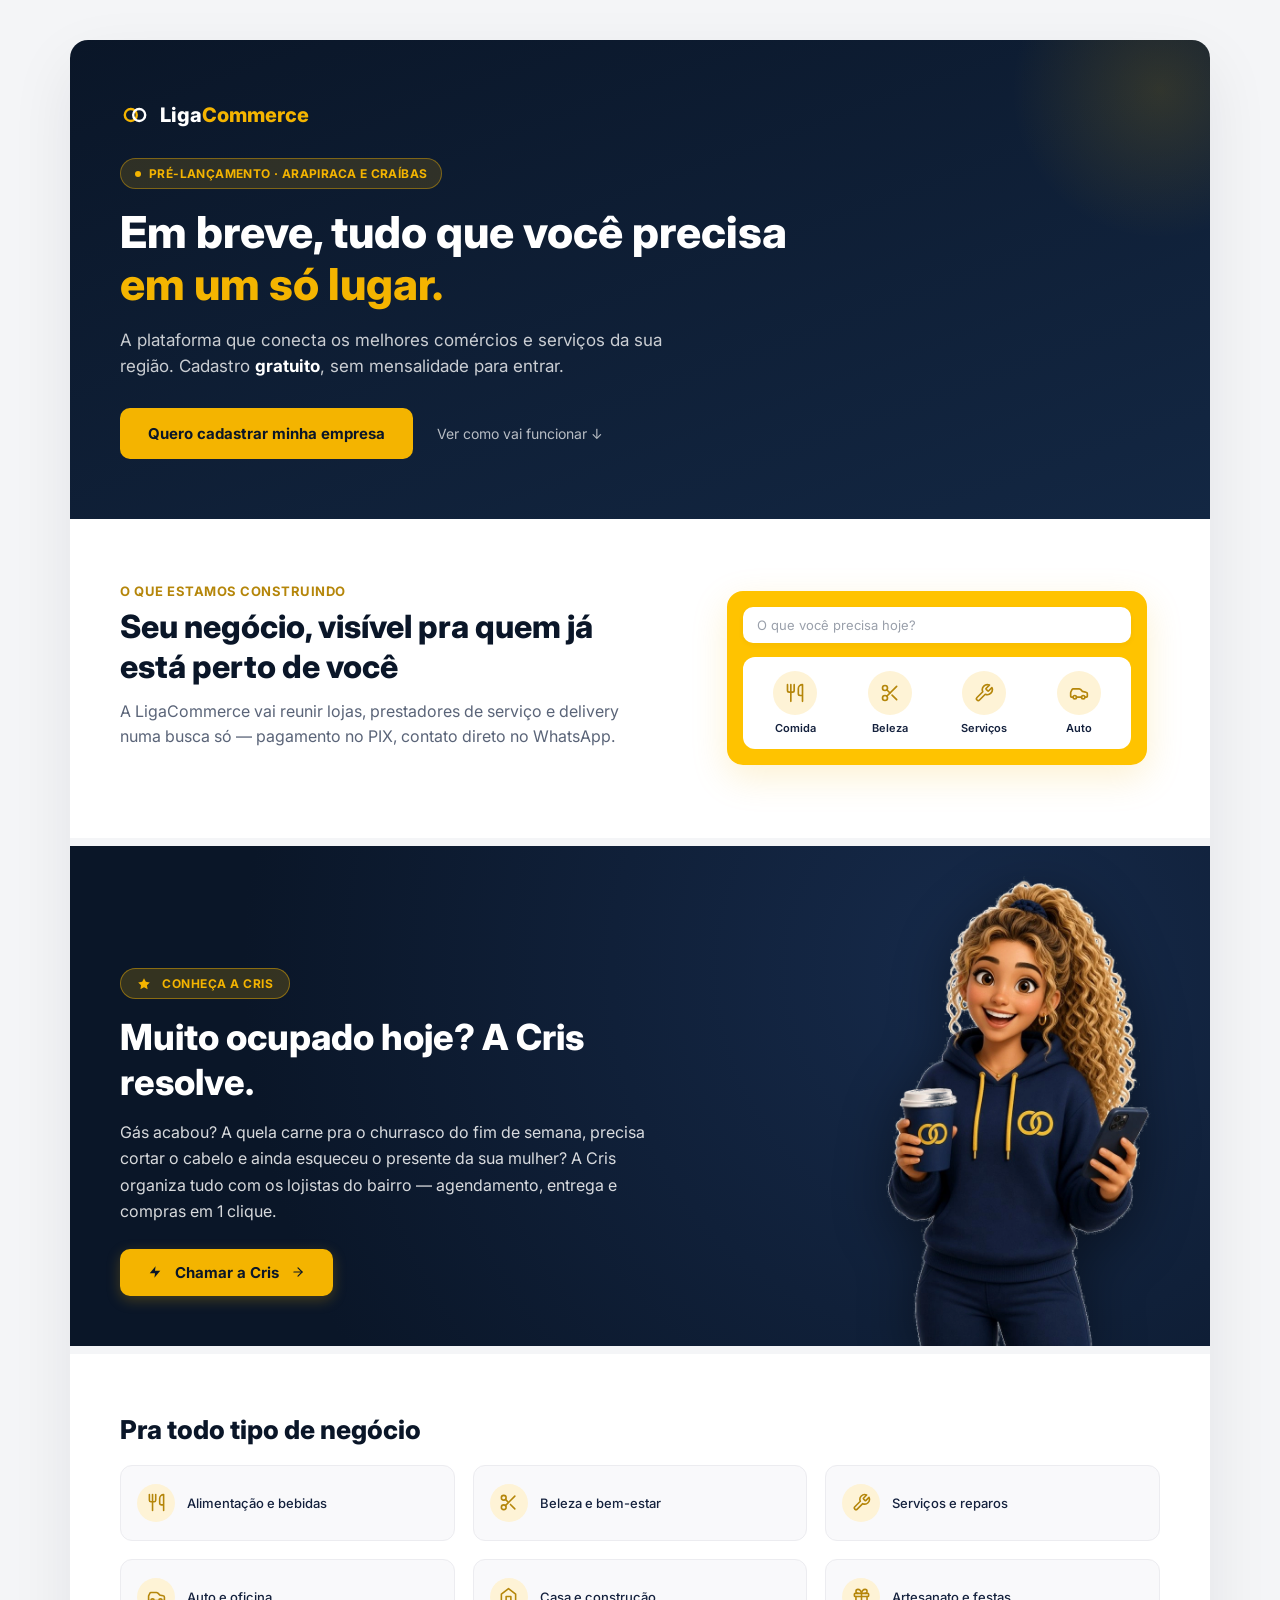
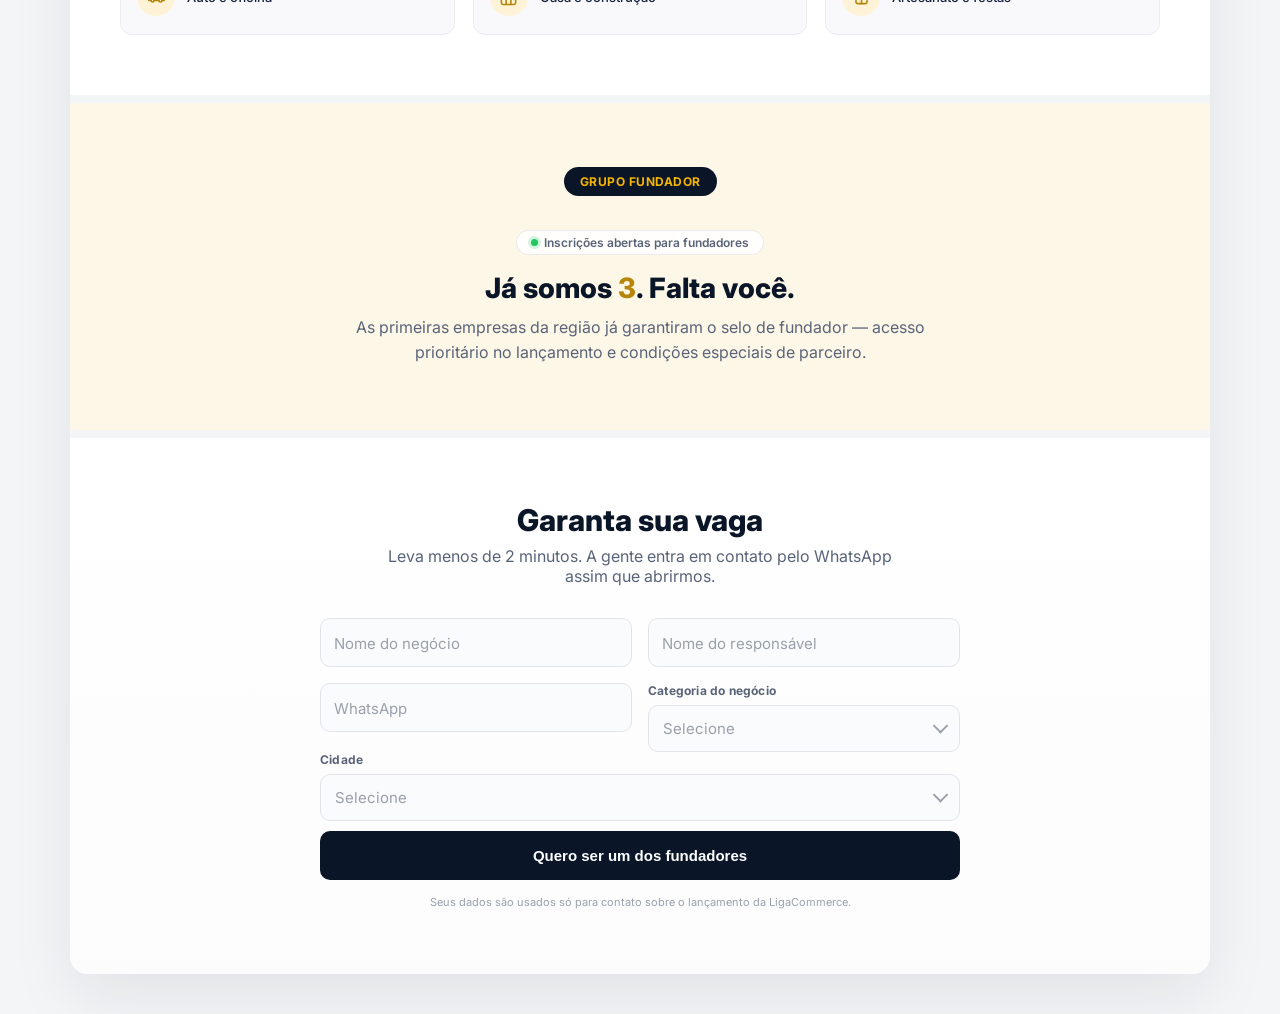
==== index.html @ ff7303ed "fix: unificar cadastro #3 para Cleiton Eduardo - Pintura Automotiva e protecao de unicidade de whats" ====
<!DOCTYPE html>
<html lang="pt-BR">
<head>
<meta charset="UTF-8">
<meta name="viewport" content="width=device-width, initial-scale=1.0">
<title>LigaCommerce — Pré-lançamento</title>
  <link rel="stylesheet" href="ligaCommerce.css">
</head>
<body>

<div class="wrap">

  <div class="hero">
    <div class="logo-row">
      <svg class="logo-icon" viewBox="0 0 100 100" fill="none">
        <circle cx="36" cy="50" r="20" stroke="#f4b400" stroke-width="8"/>
        <circle cx="64" cy="50" r="20" stroke="#ffffff" stroke-width="8"/>
      </svg>
      <div class="logo-text">Liga<span>Commerce</span></div>
    </div>

    <div class="badge"><span class="dot"></span>PRÉ-LANÇAMENTO · ARAPIRACA E CRAÍBAS</div>

    <h1>Em breve, tudo que você precisa <span class="hl">em um só lugar.</span></h1>

    <p>A plataforma que conecta os melhores comércios e serviços da sua região. Cadastro <strong>gratuito</strong>, sem mensalidade para entrar.</p>

    <div class="hero-cta-row">
      <a href="#form" class="cta-btn">Quero cadastrar minha empresa</a>
      <a href="#preview" class="cta-secondary-link">Ver como vai funcionar ↓</a>
    </div>
  </div>

  <div class="preview" id="preview">
    <div class="preview-grid">
      <div class="preview-info">
        <div class="eyebrow">O que estamos construindo</div>
        <h2>Seu negócio, visível pra quem já está perto de você</h2>
        <p class="sub">A LigaCommerce vai reunir lojas, prestadores de serviço e delivery numa busca só — pagamento no PIX, contato direto no WhatsApp.</p>
      </div>

    <div class="app-mock">
      <div class="top-bar">
        <div class="search">O que você precisa hoje?</div>
      </div>
      <div class="cat-grid">
        <div class="cat-item"><div class="ic"><svg viewBox="0 0 24 24" fill="none" stroke="currentColor" stroke-width="2" stroke-linecap="round" stroke-linejoin="round"><path d="M3 2v7c0 1.1.9 2 2 2h4a2 2 0 0 0 2-2V2"/><path d="M7 2v20"/><path d="M21 15V2a5 5 0 0 0-5 5v6c0 1.1.9 2 2 2h3Zm0 0v7"/></svg></div><div class="lb">Comida</div></div>
        <div class="cat-item"><div class="ic"><svg viewBox="0 0 24 24" fill="none" stroke="currentColor" stroke-width="2" stroke-linecap="round" stroke-linejoin="round"><circle cx="6" cy="6" r="3"/><circle cx="6" cy="18" r="3"/><line x1="20" x2="8.12" y1="4" y2="15.88"/><line x1="14.47" x2="20" y1="14.48" y2="20"/><line x1="8.12" x2="12" y1="8.12" y2="12"/></svg></div><div class="lb">Beleza</div></div>
        <div class="cat-item"><div class="ic"><svg viewBox="0 0 24 24" fill="none" stroke="currentColor" stroke-width="2" stroke-linecap="round" stroke-linejoin="round"><path d="M14.7 6.3a1 1 0 0 0 0 1.4l1.6 1.6a1 1 0 0 0 1.4 0l3.77-3.77a6 6 0 0 1-7.94 7.94l-6.91 6.91a2.12 2.12 0 0 1-3-3l6.91-6.91a6 6 0 0 1 7.94-7.94l-3.76 3.76z"/></svg></div><div class="lb">Serviços</div></div>
        <div class="cat-item"><div class="ic"><svg viewBox="0 0 24 24" fill="none" stroke="currentColor" stroke-width="2" stroke-linecap="round" stroke-linejoin="round"><path d="M19 17h2c.6 0 1-.4 1-1v-3c0-.9-.7-1.7-1.5-1.9C18.7 10.6 16 10 16 10s-1.3-1.4-2.2-2.3c-.5-.4-1.1-.7-1.8-.7H5c-.6 0-1.1.4-1.4.9l-1.4 2.9A3.7 3.7 0 0 0 2 12v4c0 .6.4 1 1 1h2"/><circle cx="7" cy="17" r="2"/><path d="M9 17h6"/><circle cx="17" cy="17" r="2"/></svg></div><div class="lb">Auto</div></div>
      </div>
    </div>
  </div>
</div>

  <div class="cris-section">
    <div class="cris-container">
      <div class="cris-content">
        <div class="cris-badge"><svg class="icon-sm" viewBox="0 0 24 24" fill="currentColor" stroke="none"><polygon points="12 2 15.09 8.26 22 9.27 17 14.14 18.18 21.02 12 17.77 5.82 21.02 7 14.14 2 9.27 8.91 8.26 12 2"/></svg>CONHEÇA A CRIS</div>
        <h2>Muito ocupado hoje? A Cris resolve.</h2>
        <p>Gás acabou? A quela carne pra o churrasco do fim de semana, precisa cortar o cabelo e ainda esqueceu o presente da sua mulher? A Cris organiza tudo com os lojistas do bairro — agendamento, entrega e compras em 1 clique.</p>
        <a href="#form" class="cris-cta"><svg class="icon-sm" viewBox="0 0 24 24" fill="currentColor" stroke="none"><polygon points="13 2 3 14 12 14 11 22 21 10 12 10 13 2"/></svg>Chamar a Cris <svg class="icon-arrow" viewBox="0 0 24 24" fill="none" stroke="currentColor" stroke-width="2" stroke-linecap="round" stroke-linejoin="round"><path d="M5 12h14"/><path d="m12 5 7 7-7 7"/></svg></a>
      </div>
      <div class="cris-visual">
        <img class="cris-img" src="cris.webp" alt="Cris - Assistente de Inteligência Artificial do LigaCommerce" width="620" height="1028" loading="lazy">
      </div>
    </div>
  </div>

  <div class="categories">
    <h2>Pra todo tipo de negócio</h2>
    <div class="cat-list-grid">
      <div class="cat-card"><div class="ic"><svg viewBox="0 0 24 24" fill="none" stroke="currentColor" stroke-width="2" stroke-linecap="round" stroke-linejoin="round"><path d="M3 2v7c0 1.1.9 2 2 2h4a2 2 0 0 0 2-2V2"/><path d="M7 2v20"/><path d="M21 15V2a5 5 0 0 0-5 5v6c0 1.1.9 2 2 2h3Zm0 0v7"/></svg></div><div class="tx">Alimentação e bebidas</div></div>
      <div class="cat-card"><div class="ic"><svg viewBox="0 0 24 24" fill="none" stroke="currentColor" stroke-width="2" stroke-linecap="round" stroke-linejoin="round"><circle cx="6" cy="6" r="3"/><circle cx="6" cy="18" r="3"/><line x1="20" x2="8.12" y1="4" y2="15.88"/><line x1="14.47" x2="20" y1="14.48" y2="20"/><line x1="8.12" x2="12" y1="8.12" y2="12"/></svg></div><div class="tx">Beleza e bem-estar</div></div>
      <div class="cat-card"><div class="ic"><svg viewBox="0 0 24 24" fill="none" stroke="currentColor" stroke-width="2" stroke-linecap="round" stroke-linejoin="round"><path d="M14.7 6.3a1 1 0 0 0 0 1.4l1.6 1.6a1 1 0 0 0 1.4 0l3.77-3.77a6 6 0 0 1-7.94 7.94l-6.91 6.91a2.12 2.12 0 0 1-3-3l6.91-6.91a6 6 0 0 1 7.94-7.94l-3.76 3.76z"/></svg></div><div class="tx">Serviços e reparos</div></div>
      <div class="cat-card"><div class="ic"><svg viewBox="0 0 24 24" fill="none" stroke="currentColor" stroke-width="2" stroke-linecap="round" stroke-linejoin="round"><path d="M19 17h2c.6 0 1-.4 1-1v-3c0-.9-.7-1.7-1.5-1.9C18.7 10.6 16 10 16 10s-1.3-1.4-2.2-2.3c-.5-.4-1.1-.7-1.8-.7H5c-.6 0-1.1.4-1.4.9l-1.4 2.9A3.7 3.7 0 0 0 2 12v4c0 .6.4 1 1 1h2"/><circle cx="7" cy="17" r="2"/><path d="M9 17h6"/><circle cx="17" cy="17" r="2"/></svg></div><div class="tx">Auto e oficina</div></div>
      <div class="cat-card"><div class="ic"><svg viewBox="0 0 24 24" fill="none" stroke="currentColor" stroke-width="2" stroke-linecap="round" stroke-linejoin="round"><path d="m3 9 9-7 9 7v11a2 2 0 0 1-2 2H5a2 2 0 0 1-2-2z"/><polyline points="9 22 9 12 15 12 15 22"/></svg></div><div class="tx">Casa e construção</div></div>
      <div class="cat-card"><div class="ic"><svg viewBox="0 0 24 24" fill="none" stroke="currentColor" stroke-width="2" stroke-linecap="round" stroke-linejoin="round"><rect x="3" y="8" width="18" height="4" rx="1"/><path d="M12 8v13"/><path d="M19 12v7a2 2 0 0 1-2 2H7a2 2 0 0 1-2-2v-7"/><path d="M7.5 8a2.5 2.5 0 0 1 0-5C11 3 12 8 12 8"/><path d="M16.5 8a2.5 2.5 0 0 0 0-5C13 3 12 8 12 8"/></svg></div><div class="tx">Artesanato e festas</div></div>
    </div>
  </div>

  <div class="founders">
    <div class="badge2">GRUPO FUNDADOR</div>

    <div class="founder-avatars-wrap" id="founder-avatars-wrap">
      <div class="founder-avatars-stack" id="founder-avatars-stack">
        <!-- Avatares dinâmicos gerados via JS -->
      </div>
      <div class="founder-avatars-caption" id="founder-avatars-caption">
        <span class="live-dot"></span> Inscrições abertas para fundadores
      </div>
    </div>

    <h2 id="founder-title">Já somos <span class="count" id="founder-count">3</span>. Falta você.</h2>
    <p id="founder-desc">As primeiras empresas da região já garantiram o selo de fundador — acesso prioritário no lançamento e condições especiais de parceiro.</p>
  </div>

  <div id="form-wrap">
    <div class="form-section" id="form">
      <h2>Garanta sua vaga</h2>
      <p class="sub">Leva menos de 2 minutos. A gente entra em contato pelo WhatsApp assim que abrirmos.</p>

      <div class="form-alert" id="form-alert">Não conseguimos enviar agora. Tenta de novo em instantes.</div>

      <form id="preform" novalidate>
        <div class="form-fields-grid">
          <div class="field" id="f-nome">
            <input type="text" id="nome" placeholder=" ">
            <label for="nome">Nome do negócio</label>
            <div class="error-msg">Digite o nome do seu negócio.</div>
          </div>

          <div class="field" id="f-resp">
            <input type="text" id="resp" placeholder=" ">
            <label for="resp">Nome do responsável</label>
            <div class="error-msg">Digite seu nome.</div>
          </div>

          <div class="field" id="f-whats">
            <input type="tel" id="whats" placeholder=" " inputmode="numeric" maxlength="16">
            <label for="whats">WhatsApp</label>
            <div class="error-msg">Digite um número de WhatsApp válido.</div>
          </div>

          <div class="field-select" id="f-cat">
            <label for="cat">Categoria do negócio</label>
            <div class="select-wrap">
              <select id="cat" required>
                <option value="" disabled selected>Selecione</option>
                <option>Alimentação e bebidas</option>
                <option>Beleza e bem-estar</option>
                <option>Serviços e reparos</option>
                <option>Auto e oficina</option>
                <option>Casa e construção</option>
                <option>Artesanato e festas</option>
                <option>Outro</option>
              </select>
            </div>
            <div class="error-msg">Selecione uma categoria.</div>
          </div>

          <div class="field-select" id="f-cidade">
            <label for="cidade">Cidade</label>
            <div class="select-wrap">
              <select id="cidade" required>
                <option value="" disabled selected>Selecione</option>
                <option>Arapiraca</option>
                <option>Craíbas</option>
              </select>
            </div>
            <div class="error-msg">Selecione sua cidade.</div>
          </div>
        </div>

        <button type="submit" class="submit-btn" id="submit-btn">
          <span class="spinner"></span>
          <span class="btn-label">Quero ser um dos fundadores</span>
        </button>
      </form>

      <p class="privacy-note">Seus dados são usados só para contato sobre o lançamento da LigaCommerce.</p>
    </div>
  </div>

  <div class="confirm" id="confirm">
    <div class="confirm-card">
      <div class="confirm-badge">🎉 CADASTRO CONFIRMADO</div>
      <h2>Parabéns, <span id="confirm-resp-name"></span>!</h2>
      <p class="confirm-sub">Sua vaga no <strong>Grupo Fundador</strong> da LigaCommerce está garantida com sucesso.</p>

      <div class="founder-card-vip">
        <div class="vip-top">
          <div class="vip-seal">
            <svg viewBox="0 0 24 24" fill="none" stroke="currentColor" stroke-width="2"><circle cx="12" cy="8" r="6"/><path d="M15.477 12.89 17 22l-5-3-5 3 1.523-9.11"/></svg>
            <span>MEMBRO FUNDADOR</span>
          </div>
          <div class="vip-num" id="confirm-num">#01</div>
        </div>
        <div class="vip-body">
          <div class="vip-business" id="confirm-business-name">Nome do Negócio</div>
          <div class="vip-meta">
            <span id="confirm-cat">Categoria</span> · <span id="confirm-city">Cidade</span>
          </div>
        </div>
        <div class="vip-footer">
          <div class="vip-tag">⭐ Selo de Fundador Ativo</div>
          <div class="vip-tag">🚀 Acesso Prioritário</div>
        </div>
      </div>

      <div class="confirm-info">
        <div class="info-step">
          <div class="step-ic">
            <svg viewBox="0 0 24 24" fill="none" stroke="currentColor" stroke-width="2" stroke-linecap="round" stroke-linejoin="round"><path d="M22 16.92v3a2 2 0 0 1-2.18 2 19.79 19.79 0 0 1-8.63-3.07 19.5 19.5 0 0 1-6-6 19.79 19.79 0 0 1-3.07-8.67A2 2 0 0 1 4.11 2h3a2 2 0 0 1 2 1.72 12.84 12.84 0 0 0 .7 2.81 2 2 0 0 1-.45 2.11L8.09 9.91a16 16 0 0 0 6 6l1.27-1.27a2 2 0 0 1 2.11-.45 12.84 12.84 0 0 0 2.81.7A2 2 0 0 1 22 16.92z"/></svg>
          </div>
          <div class="step-tx">
            <strong>O que acontece agora?</strong>
            <p>Nossa equipe entrará em contato pelo seu WhatsApp (<span id="confirm-whats"></span>) para liberar o seu acesso antecipado antes do lançamento oficial.</p>
          </div>
        </div>
      </div>

      <div class="confirm-actions">
        <a id="btn-share-whats" href="#" target="_blank" class="btn-share-whats">
          <svg viewBox="0 0 24 24" fill="currentColor"><path d="M12.031 6.172c-3.181 0-5.767 2.586-5.768 5.766-.001 1.298.38 2.27 1.019 3.287l-.582 2.128 2.182-.573c.978.58 1.911.928 3.145.929 3.178 0 5.767-2.587 5.768-5.766.001-3.187-2.575-5.77-5.764-5.771zm3.392 8.244c-.144.405-.837.774-1.17.824-.299.045-.677.063-1.092-.069-.252-.08-.575-.187-.988-.365-1.739-.751-2.874-2.502-2.961-2.617-.087-.116-.708-.94-.708-1.793s.448-1.273.607-1.446c.159-.173.346-.217.462-.217l.332.006c.106.005.249-.04.39.298.144.347.491 1.2.534 1.287.043.087.072.188.014.304-.058.116-.087.188-.173.289l-.26.304c-.087.086-.177.18-.076.354.101.174.449.741.964 1.201.662.591 1.221.774 1.394.86.173.086.275.072.376-.044.101-.116.433-.506.549-.68.116-.173.231-.145.39-.086s1.011.477 1.184.564.289.13.332.202c.045.072.045.419-.099.824z"/></svg>
          Convidar outro lojista parceiro
        </a>
      </div>
    </div>
  </div>

</div>
<!-- SCRIPT DE CONEXÃO E ENVIO NATIVO -->
<script src="ligaCommerce.js?v=2.5"></script>
</body>
</html>
---- ligaCommerce.css ----
@import url('https://fonts.googleapis.com/css2?family=Inter:wght@400;500;600;700;800&display=swap');

* {
  box-sizing: border-box;
  margin: 0;
  padding: 0;
}

body {
  font-family: 'Inter', sans-serif;
  background: #f4f5f7;
  color: #14213d;
}

html {
  scroll-behavior: smooth;
}

.wrap {
  width: 100%;
  max-width: 480px;
  margin: 0 auto;
  background: #fff;
  min-height: 100vh;
  transition: max-width 0.25s ease, margin 0.25s ease;
}

@media (min-width: 768px) {
  .wrap {
    max-width: 740px;
    margin: 28px auto;
    border-radius: 18px;
    box-shadow: 0 24px 64px rgba(10, 22, 40, 0.08);
    overflow: hidden;
  }
}

@media (min-width: 1024px) {
  .wrap {
    max-width: 1140px;
    margin: 40px auto;
  }
}

/* ---------- HERO ---------- */
.hero {
  background: linear-gradient(160deg, #0a1628 0%, #132743 100%);
  color: #fff;
  padding: clamp(32px, 5vw, 60px) clamp(20px, 5vw, 50px);
  position: relative;
  overflow: hidden;
}

.hero::before {
  content: '';
  position: absolute;
  top: -100px;
  right: -100px;
  width: 300px;
  height: 300px;
  background: radial-gradient(circle, rgba(244, 180, 0, 0.15) 0%, transparent 70%);
  border-radius: 50%;
}

.logo-row {
  display: flex;
  align-items: center;
  gap: 10px;
  margin-bottom: 28px;
  position: relative;
  z-index: 1;
}

.logo-icon {
  width: 30px;
  height: 30px;
  flex-shrink: 0;
}

.logo-text {
  font-size: 20px;
  font-weight: 800;
}

.logo-text span {
  color: #f4b400;
}

.badge {
  display: inline-flex;
  align-items: center;
  gap: 8px;
  background: rgba(244, 180, 0, 0.15);
  border: 1px solid rgba(244, 180, 0, 0.4);
  color: #f4b400;
  font-size: 12px;
  font-weight: 700;
  letter-spacing: 0.4px;
  padding: 7px 14px;
  border-radius: 100px;
  margin-bottom: 18px;
  position: relative;
  z-index: 1;
}

.badge .dot {
  width: 6px;
  height: 6px;
  background: #f4b400;
  border-radius: 50%;
}

.hero h1 {
  font-size: clamp(28px, 4vw, 44px);
  font-weight: 800;
  line-height: 1.18;
  margin-bottom: 16px;
  position: relative;
  z-index: 1;
  max-width: 680px;
}

.hero h1 .hl {
  color: #f4b400;
}

.hero p {
  font-size: clamp(15px, 1.8vw, 17px);
  color: rgba(255, 255, 255, 0.78);
  line-height: 1.55;
  margin-bottom: 28px;
  position: relative;
  z-index: 1;
  max-width: 580px;
}

.hero p strong {
  color: #fff;
}

.hero-cta-row {
  display: flex;
  flex-direction: column;
  gap: 12px;
  position: relative;
  z-index: 1;
}

.cta-btn {
  display: inline-flex;
  align-items: center;
  justify-content: center;
  width: 100%;
  background: #f4b400;
  color: #0a1628;
  font-weight: 700;
  font-size: 15px;
  padding: 16px 28px;
  border-radius: 10px;
  text-align: center;
  text-decoration: none;
  border: none;
  cursor: pointer;
  position: relative;
  z-index: 1;
  transition: background 0.15s ease, transform 0.15s ease, box-shadow 0.15s ease;
}

.cta-btn:hover {
  background: #ffc21a;
  transform: translateY(-1px);
  box-shadow: 0 8px 24px rgba(244, 180, 0, 0.25);
}

.cta-secondary-link {
  display: inline-flex;
  align-items: center;
  justify-content: center;
  text-align: center;
  font-size: 14px;
  color: rgba(255, 255, 255, 0.7);
  text-decoration: none;
  position: relative;
  z-index: 1;
  padding: 8px;
  transition: color 0.15s ease;
}

.cta-secondary-link:hover {
  color: #fff;
}

@media (min-width: 768px) {
  .hero-cta-row {
    flex-direction: row;
    align-items: center;
    gap: 16px;
  }

  .cta-btn {
    width: auto;
  }
}

/* ---------- APP PREVIEW ---------- */
/* ---------- APP PREVIEW ---------- */
.preview {
  padding: clamp(32px, 5vw, 64px) clamp(20px, 5vw, 50px);
  border-bottom: 8px solid #f4f5f7;
}

.preview .eyebrow {
  font-size: 13px;
  font-weight: 700;
  color: #b5860a;
  letter-spacing: 0.5px;
  text-transform: uppercase;
  margin-bottom: 8px;
}

.preview h2 {
  font-size: clamp(22px, 3vw, 32px);
  font-weight: 800;
  margin-bottom: 12px;
  line-height: 1.25;
  color: #0a1628;
}

.preview .sub {
  font-size: clamp(14px, 1.6vw, 16px);
  color: #5a6478;
  line-height: 1.6;
  margin-bottom: 24px;
}

.preview-grid {
  display: flex;
  flex-direction: column;
  gap: 24px;
}

.app-mock {
  background: #ffc300;
  border-radius: 16px;
  padding: 16px;
  box-shadow: 0 12px 36px rgba(244, 180, 0, 0.18);
  width: 100%;
}

.app-mock .top-bar {
  display: flex;
  align-items: center;
  gap: 8px;
  margin-bottom: 14px;
}

.app-mock .search {
  flex: 1;
  background: #fff;
  border-radius: 10px;
  padding: 10px 14px;
  font-size: 13px;
  color: #9aa0ab;
  box-shadow: 0 2px 6px rgba(0, 0, 0, 0.04);
}

.cat-grid {
  display: grid;
  grid-template-columns: repeat(4, 1fr);
  gap: 10px;
  background: #fff;
  border-radius: 12px;
  padding: 14px 10px;
}

.cat-item {
  text-align: center;
  transition: transform 0.15s ease;
}

.cat-item:hover {
  transform: translateY(-2px);
}

.cat-item .ic {
  width: 44px;
  height: 44px;
  border-radius: 50%;
  background: #fef3d6;
  display: flex;
  align-items: center;
  justify-content: center;
  color: #b5860a;
  margin: 0 auto 6px;
}

.cat-item .ic svg {
  width: 20px;
  height: 20px;
}

.cat-item .lb {
  font-size: 11px;
  color: #14213d;
  font-weight: 600;
}

@media (min-width: 860px) {
  .preview-grid {
    display: grid;
    grid-template-columns: 1.1fr 0.9fr;
    align-items: center;
    gap: 48px;
  }

  .preview-info {
    padding-right: 16px;
  }

  .app-mock {
    max-width: 420px;
    margin: 0 auto;
  }
}

/* ---------- CRIS SECTION ---------- */
.cris-section {
  position: relative;
  overflow: hidden;
  border-bottom: 8px solid #f4f5f7;
  color: #fff;
  background: radial-gradient(circle at 80% 25%, #162a4a 0%, #0a1628 75%);
}

.cris-container {
  display: flex;
  flex-direction: column-reverse;
  align-items: center;
  padding: 40px clamp(20px, 5vw, 40px) 0;
  gap: 20px;
}

.cris-visual {
  display: flex;
  justify-content: center;
  align-items: flex-end;
  width: 100%;
}

.cris-img {
  display: block;
  max-width: 100%;
  width: auto;
  height: auto;
  max-height: clamp(300px, 68vw, 420px);
  object-fit: contain;
  filter: drop-shadow(0 14px 28px rgba(0, 0, 0, 0.45));
  transition: transform 0.3s ease;
}

.cris-img:hover {
  transform: translateY(-4px) scale(1.01);
}

.cris-content {
  position: relative;
  z-index: 1;
  padding: 10px 0 30px;
  text-align: center;
}

.cris-badge {
  display: inline-flex;
  align-items: center;
  gap: 6px;
  background: rgba(244, 180, 0, 0.18);
  border: 1px solid rgba(244, 180, 0, 0.45);
  color: #f4b400;
  font-size: 12px;
  font-weight: 700;
  letter-spacing: 0.5px;
  padding: 7px 16px;
  border-radius: 100px;
  margin-bottom: 16px;
}

.cris-section h2 {
  font-size: clamp(22px, 3.2vw, 36px);
  font-weight: 800;
  margin-bottom: 14px;
  line-height: 1.25;
  color: #ffffff;
}

.cris-section p {
  font-size: clamp(14px, 1.6vw, 16px);
  color: rgba(255, 255, 255, 0.84);
  line-height: 1.65;
  margin-bottom: 24px;
  max-width: 540px;
  margin-left: auto;
  margin-right: auto;
}

.cris-cta {
  display: inline-flex;
  align-items: center;
  gap: 8px;
  background: #f4b400;
  color: #0a1628;
  font-weight: 700;
  font-size: 15px;
  padding: 14px 28px;
  border-radius: 10px;
  text-decoration: none;
  box-shadow: 0 4px 14px rgba(244, 180, 0, 0.25);
  transition: background 0.15s ease, transform 0.15s ease, box-shadow 0.15s ease;
}

.cris-cta:hover {
  background: #ffc21a;
  transform: translateY(-2px);
  box-shadow: 0 8px 24px rgba(244, 180, 0, 0.35);
}

@media (min-width: 860px) {
  .cris-container {
    display: grid;
    grid-template-columns: minmax(0, 1.15fr) minmax(0, 0.85fr);
    align-items: flex-end;
    gap: 40px;
    padding: 30px clamp(30px, 4vw, 50px) 0;
  }

  .cris-content {
    text-align: left;
    padding: 40px 0 50px;
    max-width: 580px;
  }

  .cris-section p {
    margin-left: 0;
    margin-right: 0;
  }

  .cris-visual {
    justify-content: flex-end;
  }

  .cris-img {
    max-height: 470px;
  }
}

/* ---------- CATEGORIES SECTION ---------- */
.categories {
  padding: clamp(32px, 5vw, 60px) clamp(20px, 5vw, 50px);
  border-bottom: 8px solid #f4f5f7;
}

.categories h2 {
  font-size: clamp(20px, 2.5vw, 26px);
  font-weight: 800;
  margin-bottom: 20px;
  color: #0a1628;
}

.cat-list-grid {
  display: grid;
  grid-template-columns: repeat(2, 1fr);
  gap: 12px;
}

.cat-card {
  display: flex;
  align-items: center;
  gap: 12px;
  background: #f9f9fb;
  border: 1.5px solid #ececf0;
  border-radius: 12px;
  padding: 14px;
  transition: transform 0.15s ease, border-color 0.15s ease, box-shadow 0.15s ease;
}

.cat-card:hover {
  transform: translateY(-2px);
  border-color: #f4b400;
  box-shadow: 0 8px 20px rgba(10, 22, 40, 0.05);
}

.cat-card .ic {
  width: 38px;
  height: 38px;
  border-radius: 50%;
  background: #fef3d6;
  display: flex;
  align-items: center;
  justify-content: center;
  color: #b5860a;
  flex-shrink: 0;
}

.cat-card .ic svg {
  width: 19px;
  height: 19px;
}

@media (min-width: 600px) {
  .cat-list-grid {
    grid-template-columns: repeat(3, 1fr);
    gap: 14px;
  }
}

@media (min-width: 1024px) {
  .cat-list-grid {
    grid-template-columns: repeat(3, 1fr);
    gap: 18px;
  }
  
  .cat-card {
    padding: 18px 16px;
  }
}

.icon-sm {
  width: 14px;
  height: 14px;
  vertical-align: -2px;
  margin-right: 5px;
}

.icon-arrow {
  width: 14px;
  height: 14px;
  vertical-align: -2px;
  margin-left: 4px;
}

.cat-card .tx {
  font-size: 13px;
  font-weight: 500;
}

/* ---------- FOUNDERS & AVATAR STACK ---------- */
.founders {
  padding: clamp(36px, 5vw, 64px) clamp(20px, 5vw, 50px);
  background: #fdf7e8;
  border-bottom: 8px solid #f4f5f7;
  text-align: center;
}

.founders .badge2 {
  display: inline-flex;
  align-items: center;
  gap: 6px;
  background: #0a1628;
  color: #f4b400;
  font-size: 12px;
  font-weight: 700;
  letter-spacing: 0.5px;
  padding: 7px 16px;
  border-radius: 100px;
  margin-bottom: 16px;
}

.founder-avatars-wrap {
  display: flex;
  flex-direction: column;
  align-items: center;
  gap: 10px;
  margin-bottom: 16px;
}

.founder-avatars-stack {
  display: flex;
  align-items: center;
  justify-content: center;
  padding: 4px 8px;
}

.avatar-circle {
  width: 44px;
  height: 44px;
  border-radius: 50%;
  border: 3px solid #fdf7e8;
  display: inline-flex;
  align-items: center;
  justify-content: center;
  font-weight: 800;
  font-size: 13px;
  letter-spacing: 0.5px;
  color: #ffffff;
  margin-left: -12px;
  box-shadow: 0 4px 12px rgba(10, 22, 40, 0.14);
  position: relative;
  transition: transform 0.2s ease, z-index 0.2s ease, box-shadow 0.2s ease;
  cursor: pointer;
  user-select: none;
}

.avatar-circle:first-child {
  margin-left: 0;
}

.avatar-circle:hover {
  transform: translateY(-4px) scale(1.15);
  z-index: 10;
  box-shadow: 0 8px 20px rgba(10, 22, 40, 0.24);
}

.avatar-circle.add-slot {
  background: #ffffff;
  border: 2px dashed #f4b400;
  color: #b5860a;
  font-size: 11px;
  font-weight: 800;
  animation: pulseSlot 2.5s infinite ease-in-out;
}

@keyframes pulseSlot {
  0%, 100% {
    transform: scale(1);
  }
  50% {
    transform: scale(1.06);
    border-color: #ffc21a;
  }
}

.founder-avatars-caption {
  font-size: 12px;
  color: #5a6478;
  font-weight: 600;
  display: inline-flex;
  align-items: center;
  gap: 6px;
  background: rgba(255, 255, 255, 0.85);
  padding: 4px 14px;
  border-radius: 100px;
  border: 1px solid rgba(10, 22, 40, 0.08);
}

.live-dot {
  width: 7px;
  height: 7px;
  background: #22c55e;
  border-radius: 50%;
  box-shadow: 0 0 0 3px rgba(34, 197, 94, 0.2);
  display: inline-block;
  animation: pulseGreen 2s infinite;
}

@keyframes pulseGreen {
  0%, 100% {
    box-shadow: 0 0 0 3px rgba(34, 197, 94, 0.2);
  }
  50% {
    box-shadow: 0 0 0 6px rgba(34, 197, 94, 0.4);
  }
}

.founders h2 {
  font-size: clamp(20px, 2.5vw, 28px);
  font-weight: 800;
  margin-bottom: 10px;
  color: #0a1628;
}

.founders p {
  font-size: clamp(14px, 1.6vw, 16px);
  color: #5a6478;
  line-height: 1.6;
  max-width: 580px;
  margin: 0 auto;
}

.founders .count {
  color: #b5860a;
  font-weight: 800;
}

/* ---------- FORM ---------- */
.form-section {
  padding: clamp(36px, 5vw, 64px) clamp(20px, 5vw, 50px);
  background: linear-gradient(180deg, #fff 0%, #fcfcfd 100%);
}

.form-section h2 {
  font-size: clamp(22px, 3vw, 30px);
  font-weight: 800;
  margin-bottom: 8px;
  color: #0a1628;
  text-align: center;
}

.form-section .sub {
  font-size: clamp(14px, 1.6vw, 16px);
  color: #5a6478;
  margin-bottom: 32px;
  text-align: center;
  max-width: 540px;
  margin-left: auto;
  margin-right: auto;
}

#preform {
  max-width: 640px;
  margin: 0 auto;
}

.form-fields-grid {
  display: flex;
  flex-direction: column;
  gap: 0;
}

@media (min-width: 768px) {
  .form-fields-grid {
    display: grid;
    grid-template-columns: repeat(2, 1fr);
    column-gap: 16px;
  }

  #f-cidade {
    grid-column: span 2;
  }
}

/* text/tel fields with floating label */
.field {
  position: relative;
  margin-bottom: 16px;
}

.field input {
  width: 100%;
  padding: 19px 14px 9px;
  border: 1.5px solid #e2e4ea;
  border-radius: 10px;
  font-size: 15px;
  font-family: inherit;
  color: #14213d;
  background: #fafbfc;
  transition: border-color 0.15s, background 0.15s, box-shadow 0.15s;
}

.field input::placeholder {
  color: transparent;
}

.field label {
  position: absolute;
  left: 14px;
  top: 16px;
  font-size: 15px;
  color: #9aa0ab;
  pointer-events: none;
  transition: top 0.15s ease, font-size 0.15s ease, color 0.15s ease;
  background: transparent;
}

.field input:focus,
.field input:not(:placeholder-shown) {
  background: #fff;
}

.field input:focus + label,
.field input:not(:placeholder-shown) + label {
  top: 7px;
  font-size: 11px;
  font-weight: 700;
  letter-spacing: 0.2px;
  color: #b5860a;
}

.field input:focus {
  outline: none;
  border-color: #f4b400;
  box-shadow: 0 0 0 3px rgba(244, 180, 0, 0.14);
}

/* select fields: static compact label above, custom chevron */
.field-select label {
  position: static;
  display: block;
  font-size: 12px;
  font-weight: 700;
  color: #5a6478;
  margin-bottom: 7px;
  letter-spacing: 0.2px;
}

.field-select .select-wrap {
  position: relative;
}

.field-select select {
  width: 100%;
  appearance: none;
  -webkit-appearance: none;
  padding: 13px 38px 13px 14px;
  border: 1.5px solid #e2e4ea;
  border-radius: 10px;
  font-size: 15px;
  font-family: inherit;
  color: #14213d;
  background: #fafbfc;
  cursor: pointer;
  transition: border-color 0.15s, background 0.15s, box-shadow 0.15s;
}

.field-select select:invalid {
  color: #9aa0ab;
}

.field-select .select-wrap::after {
  content: '';
  position: absolute;
  right: 14px;
  top: 50%;
  width: 9px;
  height: 9px;
  border-right: 2px solid #9aa0ab;
  border-bottom: 2px solid #9aa0ab;
  transform: translateY(-70%) rotate(45deg);
  pointer-events: none;
  transition: border-color 0.15s;
}

.field-select select:focus {
  outline: none;
  border-color: #f4b400;
  background: #fff;
  box-shadow: 0 0 0 3px rgba(244, 180, 0, 0.14);
}

.field-select select:focus ~ .select-wrap::after,
.field-select .select-wrap:focus-within::after {
  border-color: #b5860a;
}

.error-msg {
  color: #c0392b;
  font-size: 12px;
  margin-top: 5px;
  display: none;
  align-items: center;
  gap: 4px;
}

.field.invalid input {
  border-color: #c0392b;
  background: #fdf5f4;
}

.field-select.invalid select {
  border-color: #c0392b;
  background: #fdf5f4;
}

.field.invalid .error-msg,
.field-select.invalid .error-msg {
  display: flex;
}

.form-alert {
  display: none;
  align-items: center;
  gap: 8px;
  background: #fdf5f4;
  border: 1px solid #f2c9c4;
  color: #c0392b;
  font-size: 13px;
  padding: 10px 12px;
  border-radius: 8px;
  margin-bottom: 16px;
}

.form-alert.show {
  display: flex;
}

.submit-btn {
  width: 100%;
  background: #0a1628;
  color: #fff;
  font-weight: 700;
  font-size: 15px;
  padding: 16px;
  border-radius: 10px;
  border: none;
  cursor: pointer;
  margin-top: 10px;
  display: flex;
  align-items: center;
  justify-content: center;
  gap: 9px;
  transition: transform 0.1s, opacity 0.15s;
}

.submit-btn:hover:not(:disabled) {
  background: #132743;
  box-shadow: 0 6px 20px rgba(10, 22, 40, 0.2);
}

.submit-btn:active {
  transform: scale(0.98);
}

.submit-btn:disabled {
  opacity: 0.75;
  cursor: default;
}

.spinner {
  width: 16px;
  height: 16px;
  border: 2px solid rgba(255, 255, 255, 0.35);
  border-top-color: #fff;
  border-radius: 50%;
  display: none;
  animation: spin 0.7s linear infinite;
}

.submit-btn.loading .spinner {
  display: inline-block;
}

.submit-btn.loading .btn-label {
  opacity: 0.85;
}

@keyframes spin {
  to {
    transform: rotate(360deg);
  }
}

.privacy-note {
  font-size: 11px;
  color: #9aa0ab;
  text-align: center;
  margin-top: 14px;
  line-height: 1.5;
}

/* ---------- CONFIRMATION CELEBRATION CARD ---------- */
.confirm {
  display: none;
  padding: 40px clamp(16px, 4vw, 32px);
  animation: fadeInConfirm 0.4s ease forwards;
}

@keyframes fadeInConfirm {
  from {
    opacity: 0;
    transform: translateY(16px);
  }
  to {
    opacity: 1;
    transform: translateY(0);
  }
}

.confirm-card {
  max-width: 580px;
  margin: 0 auto;
  background: #ffffff;
  border-radius: 20px;
  padding: clamp(24px, 5vw, 40px);
  box-shadow: 0 16px 40px rgba(10, 22, 40, 0.08);
  border: 1px solid #eef0f4;
  text-align: center;
}

.confirm-badge {
  display: inline-flex;
  align-items: center;
  gap: 6px;
  background: #fdf6e2;
  border: 1px solid #f4b400;
  color: #b5860a;
  font-size: 12px;
  font-weight: 800;
  letter-spacing: 0.5px;
  padding: 6px 14px;
  border-radius: 100px;
  margin-bottom: 16px;
}

.confirm-card h2 {
  font-size: clamp(22px, 3.5vw, 30px);
  font-weight: 800;
  color: #0a1628;
  margin-bottom: 8px;
  line-height: 1.25;
}

.confirm-sub {
  font-size: clamp(14px, 1.8vw, 16px);
  color: #5a6478;
  margin-bottom: 26px;
  line-height: 1.55;
}

/* VIP FOUNDER CARD */
.founder-card-vip {
  background: linear-gradient(135deg, #0a1628 0%, #162744 60%, #1f365c 100%);
  border: 2px solid #f4b400;
  border-radius: 16px;
  padding: 24px 20px;
  color: #ffffff;
  text-align: left;
  position: relative;
  overflow: hidden;
  box-shadow: 0 12px 30px rgba(10, 22, 40, 0.25);
  margin-bottom: 24px;
}

.founder-card-vip::after {
  content: '';
  position: absolute;
  top: -50%;
  right: -30%;
  width: 200px;
  height: 200px;
  background: radial-gradient(circle, rgba(244, 180, 0, 0.18) 0%, rgba(244, 180, 0, 0) 70%);
  pointer-events: none;
}

.vip-top {
  display: flex;
  justify-content: space-between;
  align-items: center;
  border-bottom: 1px solid rgba(255, 255, 255, 0.12);
  padding-bottom: 12px;
  margin-bottom: 16px;
}

.vip-seal {
  display: flex;
  align-items: center;
  gap: 8px;
  color: #f4b400;
  font-size: 11px;
  font-weight: 800;
  letter-spacing: 0.8px;
}

.vip-seal svg {
  width: 20px;
  height: 20px;
}

.vip-num {
  font-size: 20px;
  font-weight: 900;
  color: #f4b400;
  background: rgba(244, 180, 0, 0.12);
  padding: 4px 12px;
  border-radius: 8px;
  border: 1px solid rgba(244, 180, 0, 0.35);
  letter-spacing: 0.5px;
}

.vip-body {
  margin-bottom: 16px;
}

.vip-business {
  font-size: clamp(18px, 2.5vw, 22px);
  font-weight: 800;
  color: #ffffff;
  margin-bottom: 4px;
}

.vip-meta {
  font-size: 13px;
  color: rgba(255, 255, 255, 0.75);
}

.vip-footer {
  display: flex;
  flex-wrap: wrap;
  gap: 8px;
}

.vip-tag {
  background: rgba(255, 255, 255, 0.08);
  border: 1px solid rgba(255, 255, 255, 0.15);
  color: #f4f5f7;
  font-size: 11px;
  font-weight: 600;
  padding: 4px 10px;
  border-radius: 6px;
}

/* CONFIRM INFO STEP */
.confirm-info {
  background: #f8f9fb;
  border-radius: 12px;
  padding: 16px;
  margin-bottom: 24px;
  border: 1px solid #eef0f4;
  text-align: left;
}

.info-step {
  display: flex;
  align-items: flex-start;
  gap: 12px;
}

.step-ic {
  width: 36px;
  height: 36px;
  border-radius: 10px;
  background: rgba(37, 211, 102, 0.15);
  color: #25d366;
  display: flex;
  align-items: center;
  justify-content: center;
  flex-shrink: 0;
}

.step-ic svg {
  width: 20px;
  height: 20px;
}

.step-tx strong {
  display: block;
  font-size: 14px;
  color: #0a1628;
  margin-bottom: 2px;
}

.step-tx p {
  font-size: 13px;
  color: #5a6478;
  line-height: 1.45;
  margin: 0;
}

/* ACTIONS */
.confirm-actions {
  display: flex;
  flex-direction: column;
  gap: 10px;
}

.btn-share-whats {
  display: inline-flex;
  align-items: center;
  justify-content: center;
  gap: 10px;
  background: #25d366;
  color: #ffffff;
  font-weight: 700;
  font-size: 15px;
  padding: 14px 24px;
  border-radius: 12px;
  text-decoration: none;
  box-shadow: 0 6px 18px rgba(37, 211, 102, 0.28);
  transition: background 0.15s ease, transform 0.15s ease, box-shadow 0.15s ease;
}

.btn-share-whats svg {
  width: 20px;
  height: 20px;
}

.btn-share-whats:hover {
  background: #20ba5a;
  transform: translateY(-2px);
  box-shadow: 0 10px 24px rgba(37, 211, 102, 0.38);
}

/* ---------- EXTRA RESPONSIVENESS (<360px) ---------- */
@media (max-width: 359px) {
  .cat-grid {
    gap: 4px;
    padding: 10px 4px;
  }

  .cat-item .ic {
    width: 36px;
    height: 36px;
  }

  .cat-item .lb {
    font-size: 9.5px;
  }

  .badge {
    font-size: 10.5px;
    padding: 5px 10px;
  }
}
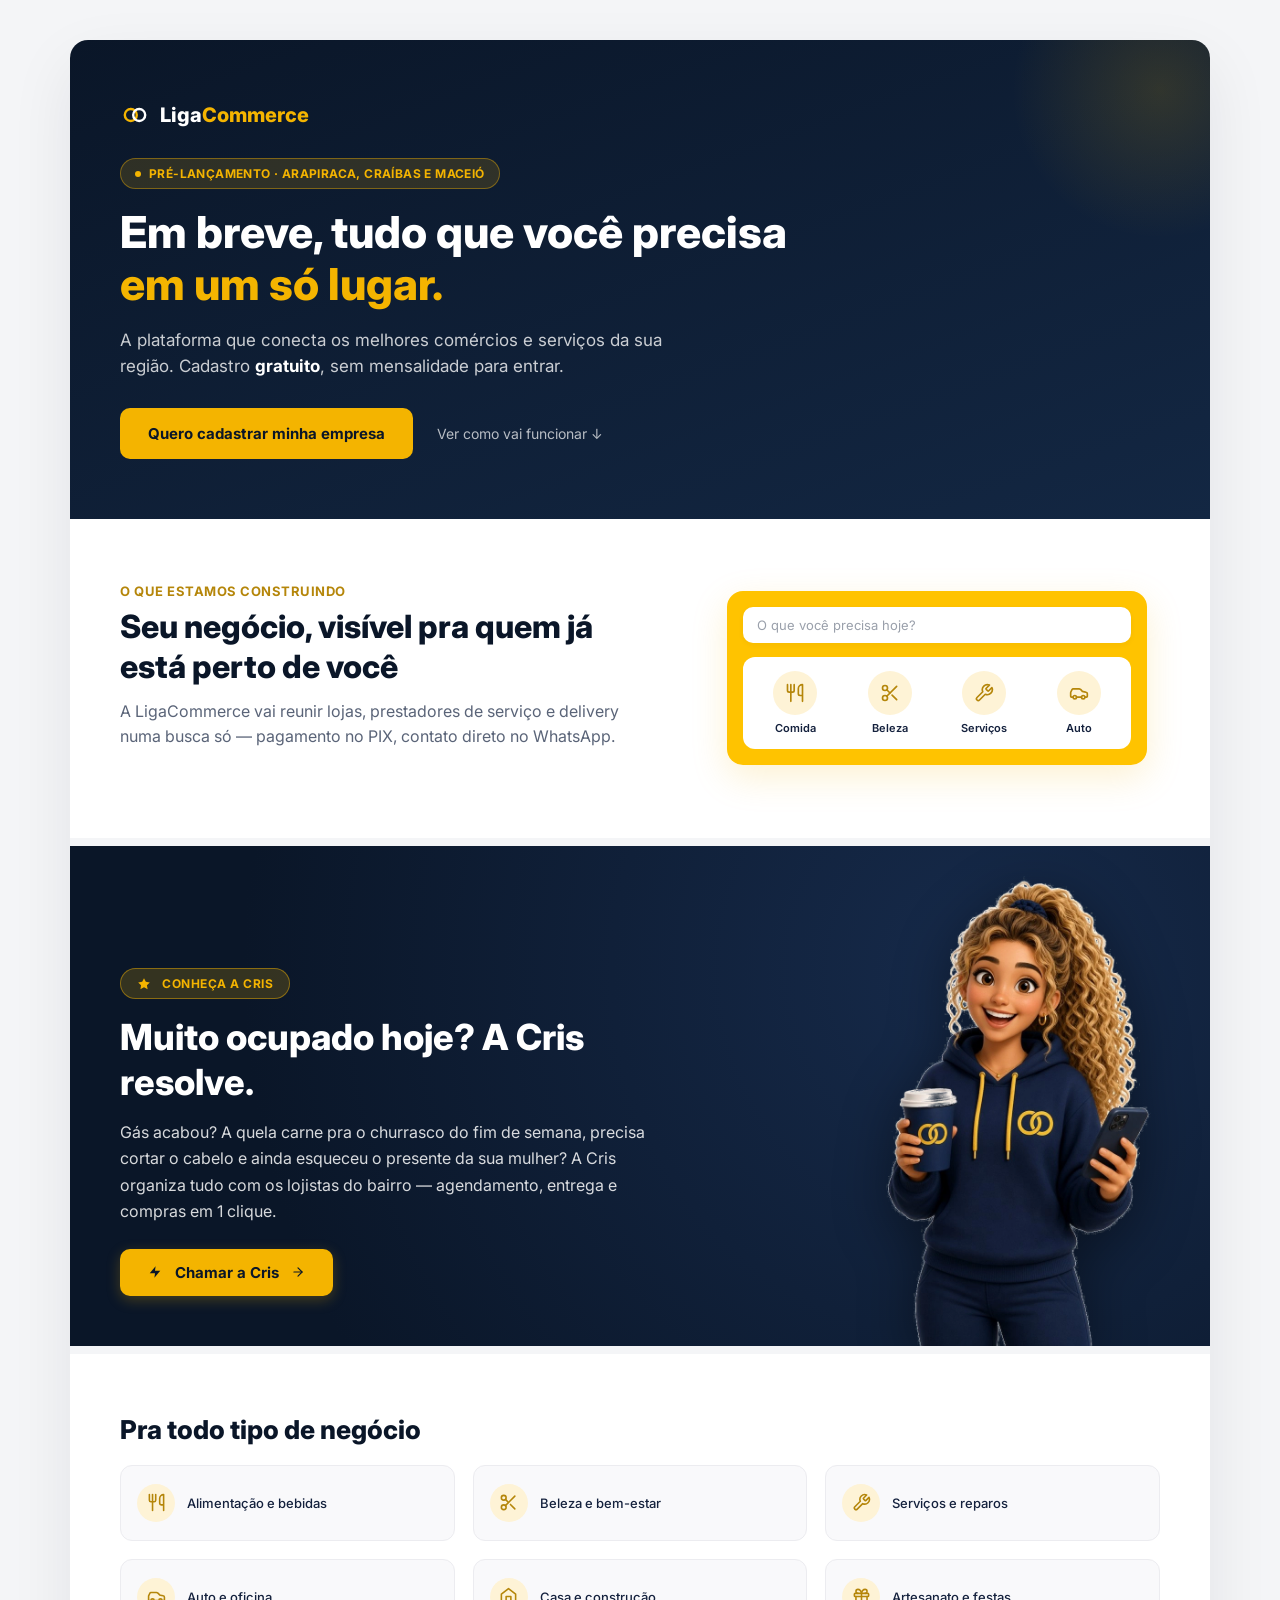
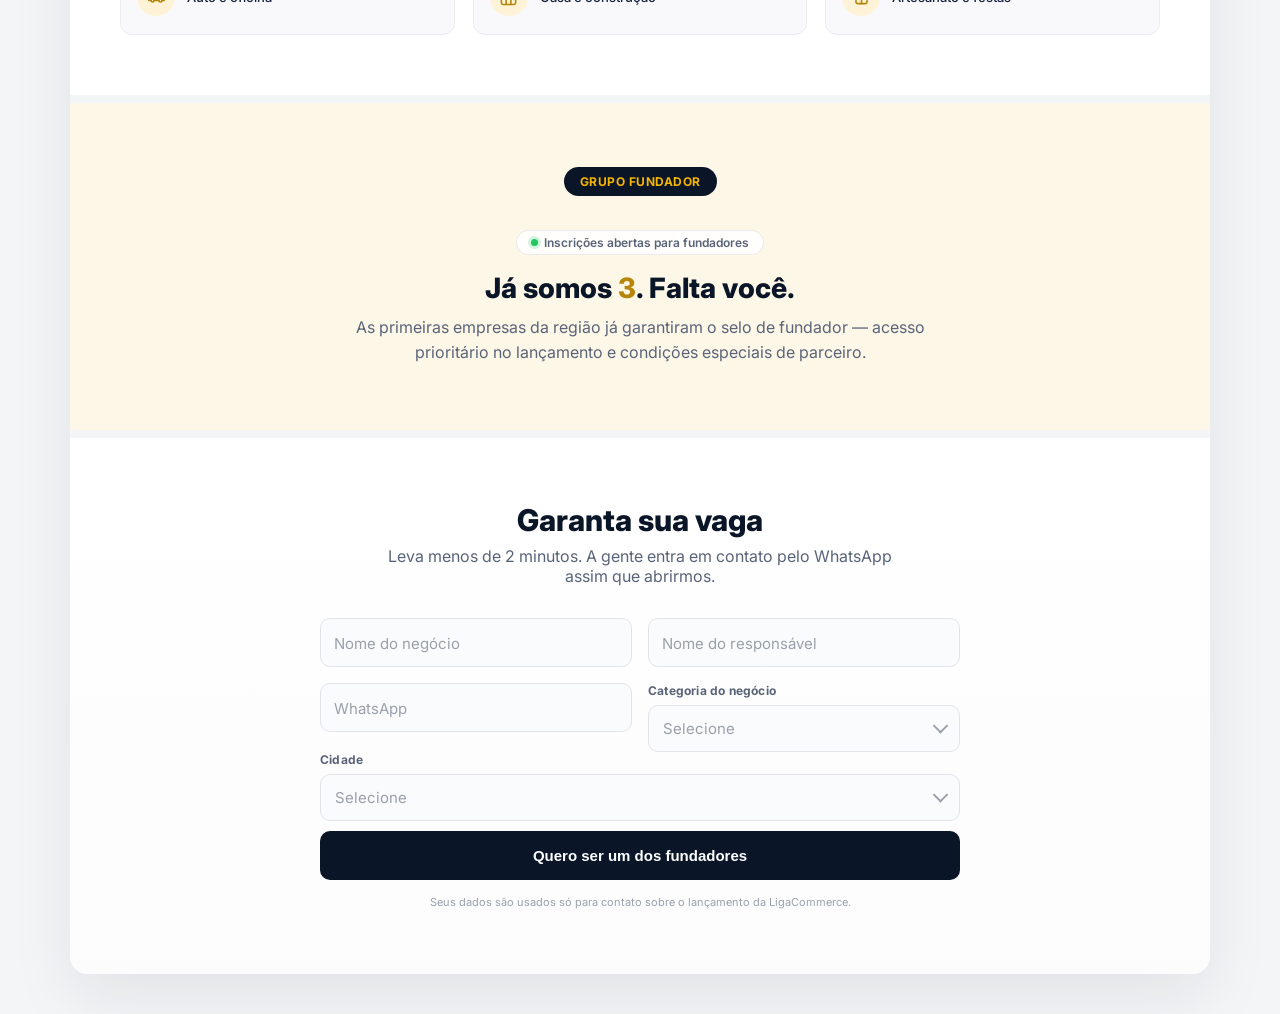
==== commit 88bf4351: "feat: adicionar Maceio nas opcoes de cidade e badge de pre-lancamento" ====
--- a/index.html
+++ b/index.html
@@ -19,7 +19,7 @@
       <div class="logo-text">Liga<span>Commerce</span></div>
     </div>
 
-    <div class="badge"><span class="dot"></span>PRÉ-LANÇAMENTO · ARAPIRACA E CRAÍBAS</div>
+    <div class="badge"><span class="dot"></span>PRÉ-LANÇAMENTO · ARAPIRACA, CRAÍBAS E MACEIÓ</div>
 
     <h1>Em breve, tudo que você precisa <span class="hl">em um só lugar.</span></h1>
 
@@ -146,6 +146,7 @@
                 <option value="" disabled selected>Selecione</option>
                 <option>Arapiraca</option>
                 <option>Craíbas</option>
+                <option>Maceió</option>
               </select>
             </div>
             <div class="error-msg">Selecione sua cidade.</div>
@@ -209,8 +210,25 @@
     </div>
   </div>
 
+  <!-- MODAL DE VISUALIZAÇÃO AMPLIADA DA EMPRESA FUNDADORA -->
+  <div class="founder-modal-backdrop" id="founder-modal-backdrop">
+    <div class="founder-modal-card" id="founder-modal-card">
+      <button class="founder-modal-close" id="founder-modal-close" aria-label="Fechar">&times;</button>
+      <div class="founder-modal-badge" id="modal-founder-badge">🏆 MEMBRO FUNDADOR #01</div>
+      <div class="founder-modal-logo-wrap" id="modal-logo-wrap">
+        <img id="modal-founder-logo" src="" alt="">
+      </div>
+      <h3 class="founder-modal-title" id="modal-founder-name">Nome da Empresa</h3>
+      <div class="founder-modal-meta">
+        <span class="meta-tag" id="modal-founder-cat">Categoria</span>
+        <span class="meta-tag" id="modal-founder-city">Cidade</span>
+      </div>
+      <p class="founder-modal-sub" id="modal-founder-sub">Empresa parceira pioneira da LigaCommerce.</p>
+    </div>
+  </div>
+
 </div>
 <!-- SCRIPT DE CONEXÃO E ENVIO NATIVO -->
-<script src="ligaCommerce.js?v=2.5"></script>
+<script src="ligaCommerce.js?v=2.6"></script>
 </body>
 </html>
--- a/ligaCommerce.css
+++ b/ligaCommerce.css
@@ -580,8 +580,8 @@
 }
 
 .avatar-circle {
-  width: 44px;
-  height: 44px;
+  width: 48px;
+  height: 48px;
   border-radius: 50%;
   border: 3px solid #fdf7e8;
   display: inline-flex;
@@ -597,6 +597,19 @@
   transition: transform 0.2s ease, z-index 0.2s ease, box-shadow 0.2s ease;
   cursor: pointer;
   user-select: none;
+  overflow: hidden;
+  background: #0a1628;
+}
+
+.avatar-circle.has-img {
+  background: #ffffff;
+}
+
+.avatar-circle img {
+  width: 100%;
+  height: 100%;
+  object-fit: cover;
+  display: block;
 }
 
 .avatar-circle:first-child {
@@ -1198,3 +1211,145 @@
     padding: 5px 10px;
   }
 }
+
+/* ---------- FOUNDER MODAL PREVIEW ---------- */
+.founder-modal-backdrop {
+  position: fixed;
+  inset: 0;
+  z-index: 9999;
+  background: rgba(10, 22, 40, 0.82);
+  backdrop-filter: blur(10px);
+  -webkit-backdrop-filter: blur(10px);
+  display: flex;
+  align-items: center;
+  justify-content: center;
+  padding: 20px;
+  opacity: 0;
+  visibility: hidden;
+  transition: opacity 0.25s ease, visibility 0.25s ease;
+}
+
+.founder-modal-backdrop.active {
+  opacity: 1;
+  visibility: visible;
+}
+
+.founder-modal-card {
+  background: linear-gradient(145deg, #0a1628 0%, #13243d 60%, #1c355e 100%);
+  border: 2px solid #f4b400;
+  border-radius: 24px;
+  padding: 36px 28px 30px;
+  max-width: 420px;
+  width: 100%;
+  text-align: center;
+  color: #ffffff;
+  position: relative;
+  box-shadow: 0 24px 60px rgba(0, 0, 0, 0.5), 0 0 30px rgba(244, 180, 0, 0.2);
+  transform: scale(0.85);
+  transition: transform 0.28s cubic-bezier(0.34, 1.56, 0.64, 1);
+}
+
+.founder-modal-backdrop.active .founder-modal-card {
+  transform: scale(1);
+}
+
+.founder-modal-close {
+  position: absolute;
+  top: 14px;
+  right: 16px;
+  width: 36px;
+  height: 36px;
+  border-radius: 50%;
+  background: rgba(255, 255, 255, 0.1);
+  border: 1px solid rgba(255, 255, 255, 0.2);
+  color: #ffffff;
+  font-size: 24px;
+  line-height: 1;
+  cursor: pointer;
+  display: flex;
+  align-items: center;
+  justify-content: center;
+  transition: background 0.15s ease, transform 0.15s ease;
+}
+
+.founder-modal-close:hover {
+  background: rgba(244, 180, 0, 0.25);
+  border-color: #f4b400;
+  transform: scale(1.1);
+}
+
+.founder-modal-badge {
+  display: inline-flex;
+  align-items: center;
+  gap: 6px;
+  background: rgba(244, 180, 0, 0.15);
+  border: 1px solid #f4b400;
+  color: #f4b400;
+  font-size: 11.5px;
+  font-weight: 800;
+  letter-spacing: 0.8px;
+  padding: 5px 14px;
+  border-radius: 100px;
+  margin-bottom: 20px;
+}
+
+.founder-modal-logo-wrap {
+  width: 140px;
+  height: 140px;
+  border-radius: 50%;
+  margin: 0 auto 20px;
+  background: #ffffff;
+  border: 4px solid #f4b400;
+  box-shadow: 0 10px 25px rgba(0, 0, 0, 0.35);
+  display: flex;
+  align-items: center;
+  justify-content: center;
+  overflow: hidden;
+  padding: 12px;
+}
+
+.founder-modal-logo-wrap img {
+  width: 100%;
+  height: 100%;
+  object-fit: contain;
+  border-radius: 50%;
+}
+
+.founder-modal-logo-wrap .modal-initials {
+  font-size: 48px;
+  font-weight: 900;
+  color: #0a1628;
+}
+
+.founder-modal-title {
+  font-size: clamp(20px, 3.5vw, 24px);
+  font-weight: 800;
+  color: #ffffff;
+  margin-bottom: 10px;
+  line-height: 1.25;
+}
+
+.founder-modal-meta {
+  display: flex;
+  flex-wrap: wrap;
+  justify-content: center;
+  gap: 8px;
+  margin-bottom: 16px;
+}
+
+.founder-modal-meta .meta-tag {
+  background: rgba(255, 255, 255, 0.1);
+  border: 1px solid rgba(255, 255, 255, 0.2);
+  color: #f4f5f7;
+  font-size: 12px;
+  font-weight: 600;
+  padding: 4px 12px;
+  border-radius: 6px;
+}
+
+.founder-modal-sub {
+  font-size: 13.5px;
+  color: rgba(255, 255, 255, 0.8);
+  line-height: 1.5;
+  margin: 0;
+}
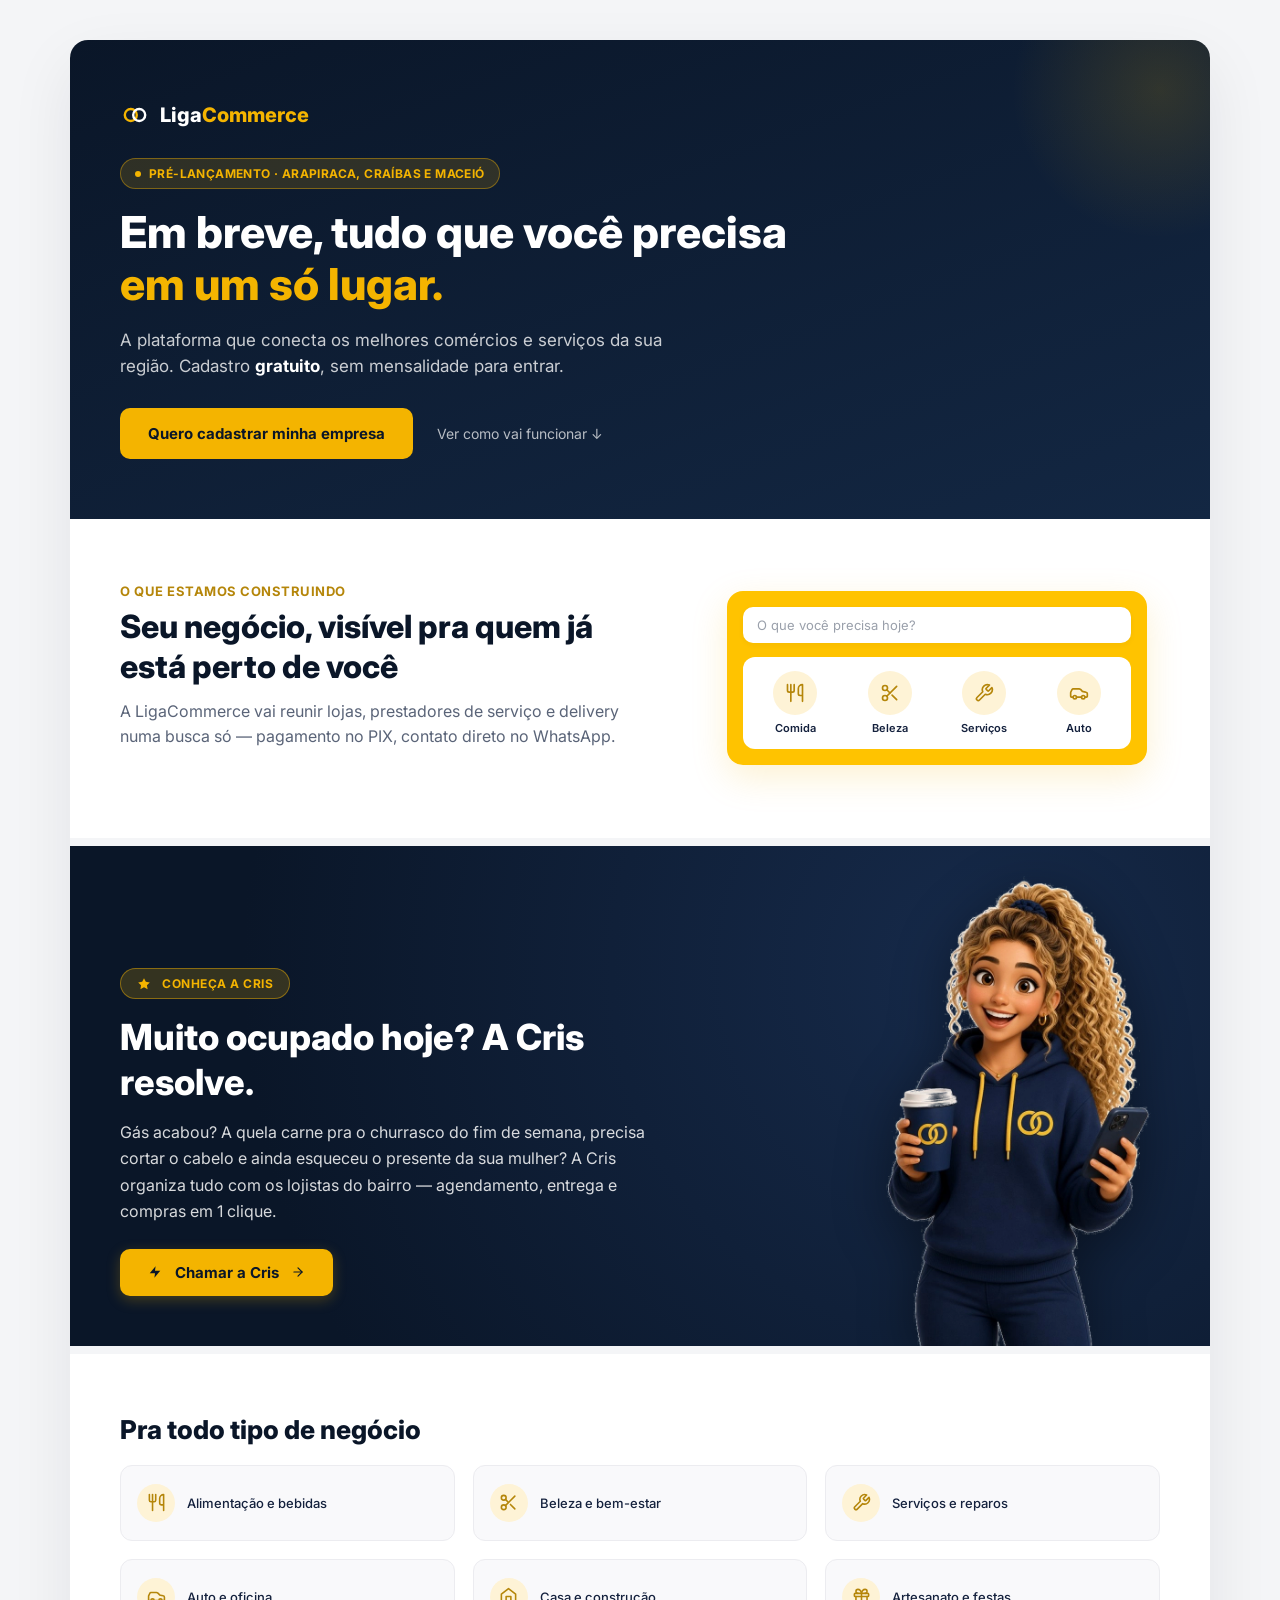
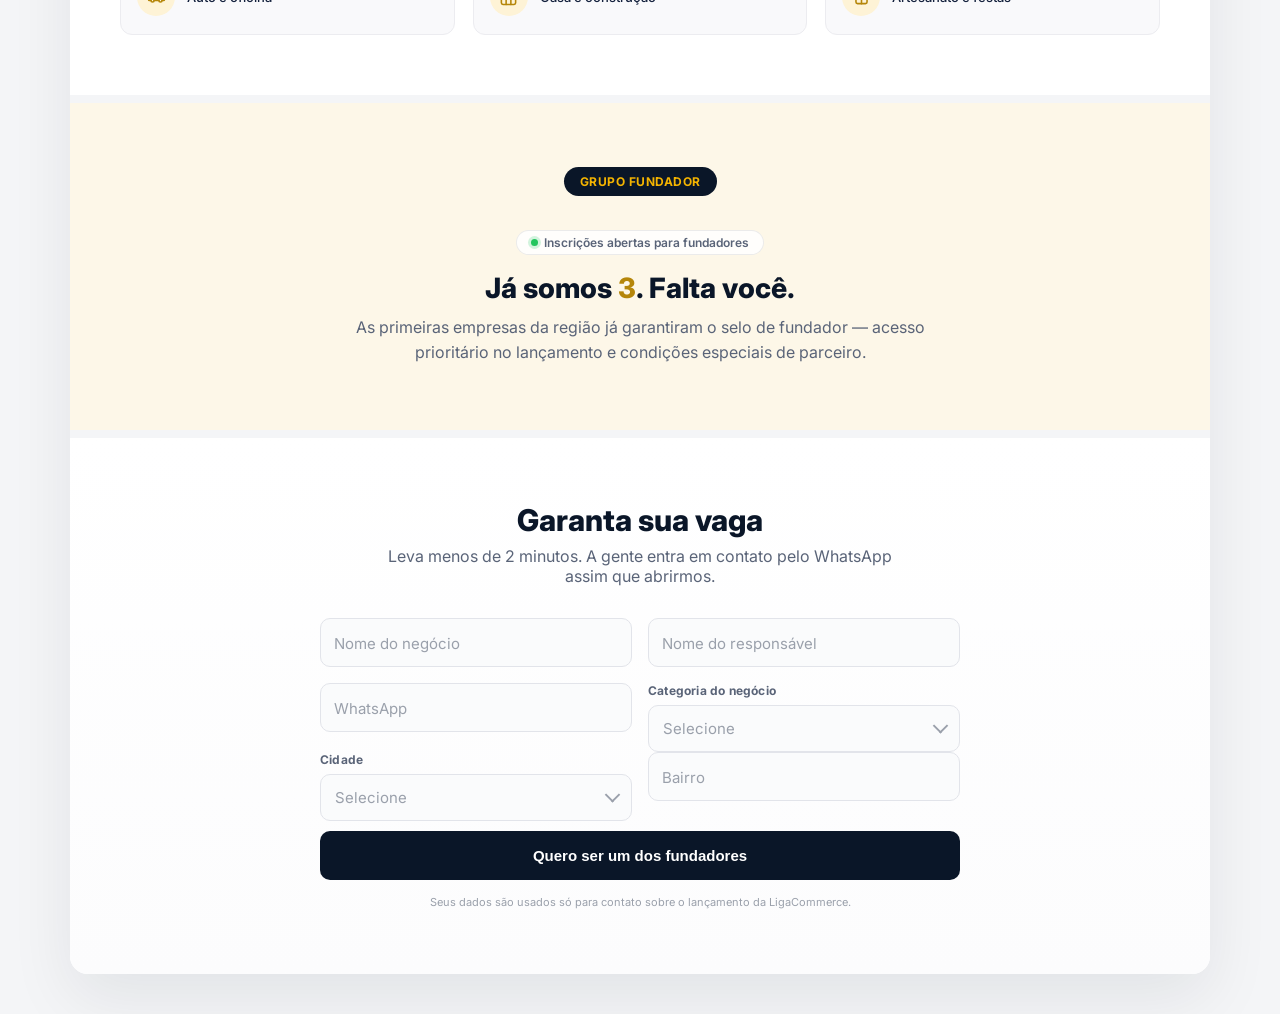
==== commit 19a64872: "feat: adicionar campo e coluna Bairro no formulario, banco Supabase e cartao VIP" ====
--- a/index.html
+++ b/index.html
@@ -151,6 +151,12 @@
             </div>
             <div class="error-msg">Selecione sua cidade.</div>
           </div>
+
+          <div class="field" id="f-bairro">
+            <input type="text" id="bairro" placeholder=" ">
+            <label for="bairro">Bairro</label>
+            <div class="error-msg">Digite o bairro do seu negócio.</div>
+          </div>
         </div>
 
         <button type="submit" class="submit-btn" id="submit-btn">
@@ -170,22 +176,27 @@
       <p class="confirm-sub">Sua vaga no <strong>Grupo Fundador</strong> da LigaCommerce está garantida com sucesso.</p>
 
       <div class="founder-card-vip">
-        <div class="vip-top">
-          <div class="vip-seal">
-            <svg viewBox="0 0 24 24" fill="none" stroke="currentColor" stroke-width="2"><circle cx="12" cy="8" r="6"/><path d="M15.477 12.89 17 22l-5-3-5 3 1.523-9.11"/></svg>
-            <span>MEMBRO FUNDADOR</span>
-          </div>
-          <div class="vip-num" id="confirm-num">#01</div>
-        </div>
-        <div class="vip-body">
-          <div class="vip-business" id="confirm-business-name">Nome do Negócio</div>
-          <div class="vip-meta">
-            <span id="confirm-cat">Categoria</span> · <span id="confirm-city">Cidade</span>
-          </div>
-        </div>
-        <div class="vip-footer">
-          <div class="vip-tag">⭐ Selo de Fundador Ativo</div>
-          <div class="vip-tag">🚀 Acesso Prioritário</div>
+        <div class="card-vip-top">
+          <div class="card-vip-brand">Liga<span>Commerce</span></div>
+          <div class="card-vip-badge">MEMBRO FUNDADOR</div>
+        </div>
+        <div class="card-vip-body">
+          <div class="card-vip-num" id="confirm-num">#01</div>
+          <div class="card-vip-name" id="confirm-business-name">Seu Negócio</div>
+          <div class="card-vip-details">
+            <div class="card-vip-detail">
+              <span class="lbl">CATEGORIA</span>
+              <span class="val" id="confirm-cat">Comércio</span>
+            </div>
+            <div class="card-vip-detail">
+              <span class="lbl">CIDADE & BAIRRO</span>
+              <span class="val" id="confirm-city">Arapiraca - AL</span>
+            </div>
+          </div>
+        </div>
+        <div class="card-vip-footer">
+          <div class="card-vip-tag">⭐ Selo de Fundador Ativo</div>
+          <div class="card-vip-tag">🚀 Acesso Prioritário</div>
         </div>
       </div>
 
@@ -222,6 +233,7 @@
       <div class="founder-modal-meta">
         <span class="meta-tag" id="modal-founder-cat">Categoria</span>
         <span class="meta-tag" id="modal-founder-city">Cidade</span>
+        <span class="meta-tag" id="modal-founder-neighborhood">Bairro</span>
       </div>
       <p class="founder-modal-sub" id="modal-founder-sub">Empresa parceira pioneira da LigaCommerce.</p>
     </div>
@@ -229,6 +241,6 @@
 
 </div>
 <!-- SCRIPT DE CONEXÃO E ENVIO NATIVO -->
-<script src="ligaCommerce.js?v=2.6"></script>
+<script src="ligaCommerce.js?v=2.7"></script>
 </body>
 </html>
--- a/ligaCommerce.css
+++ b/ligaCommerce.css
@@ -733,10 +733,6 @@
     display: grid;
     grid-template-columns: repeat(2, 1fr);
     column-gap: 16px;
-  }
-
-  #f-cidade {
-    grid-column: span 2;
   }
 }
 
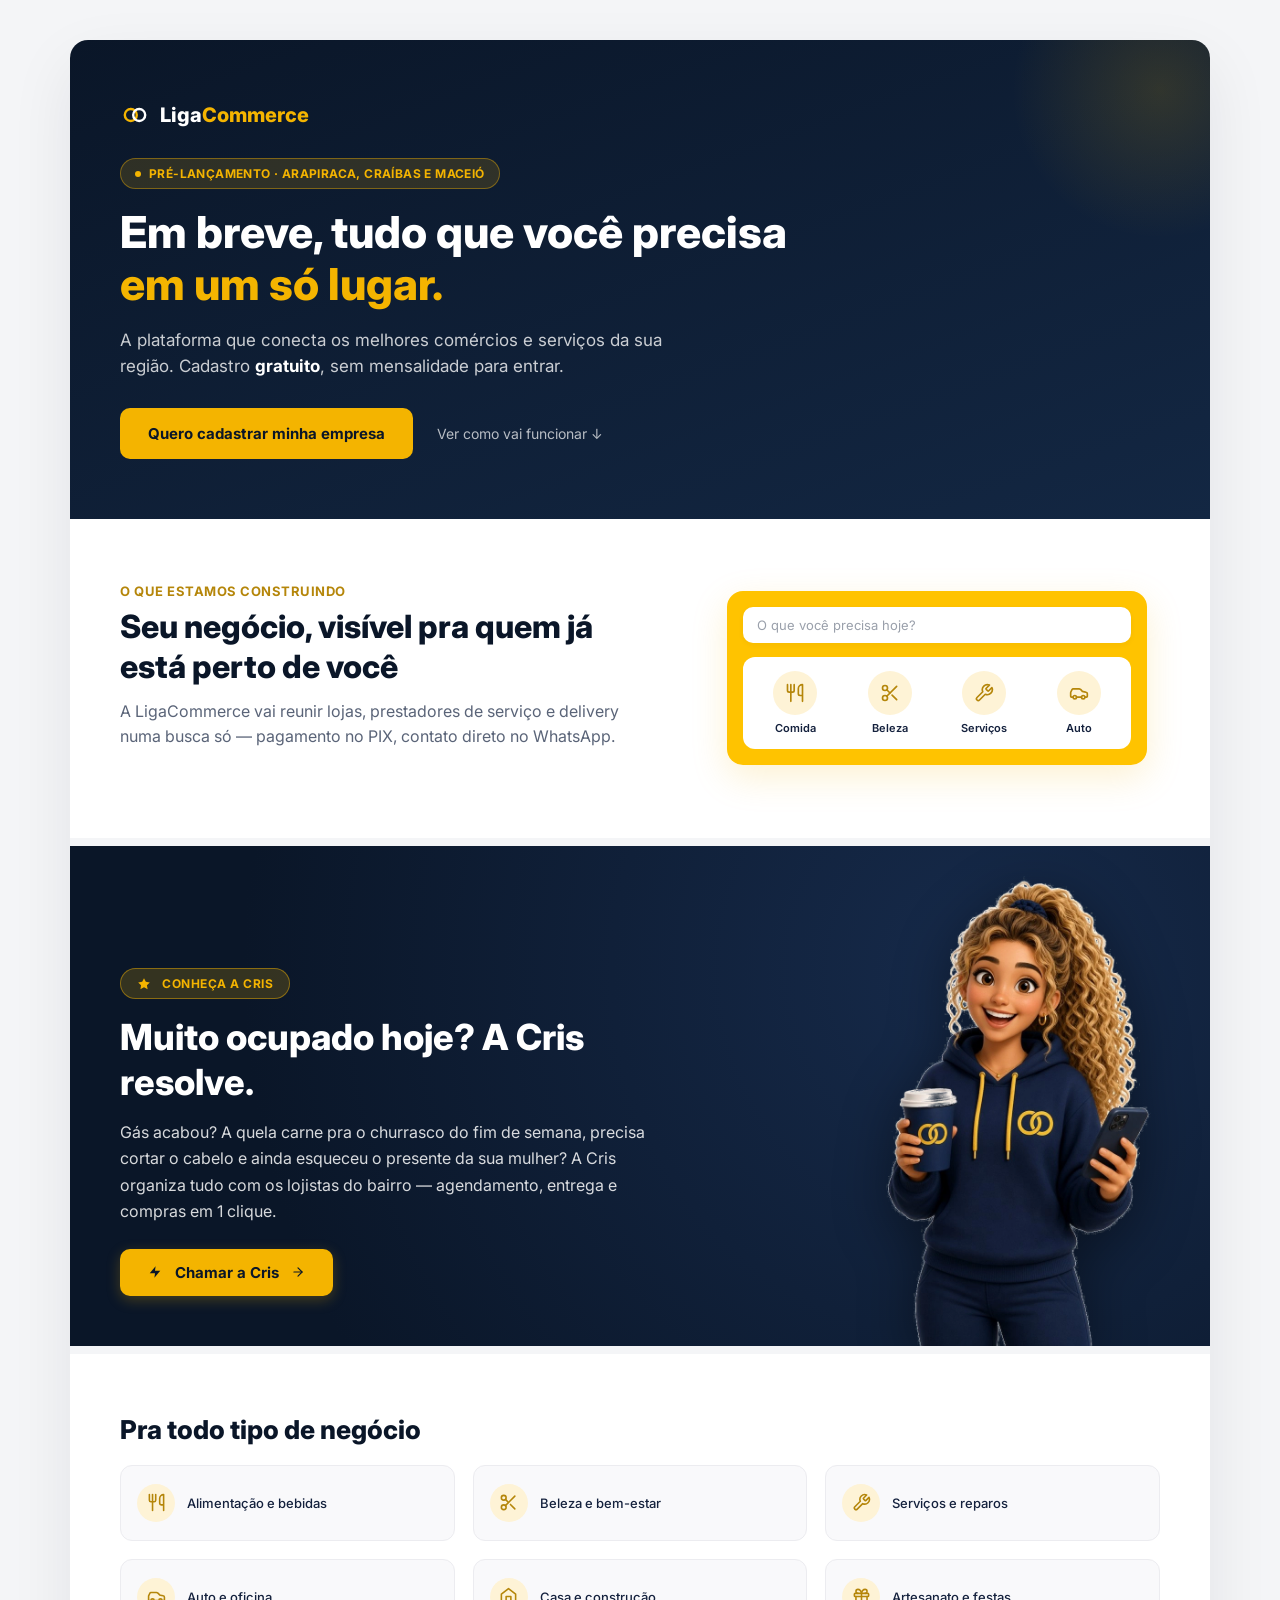
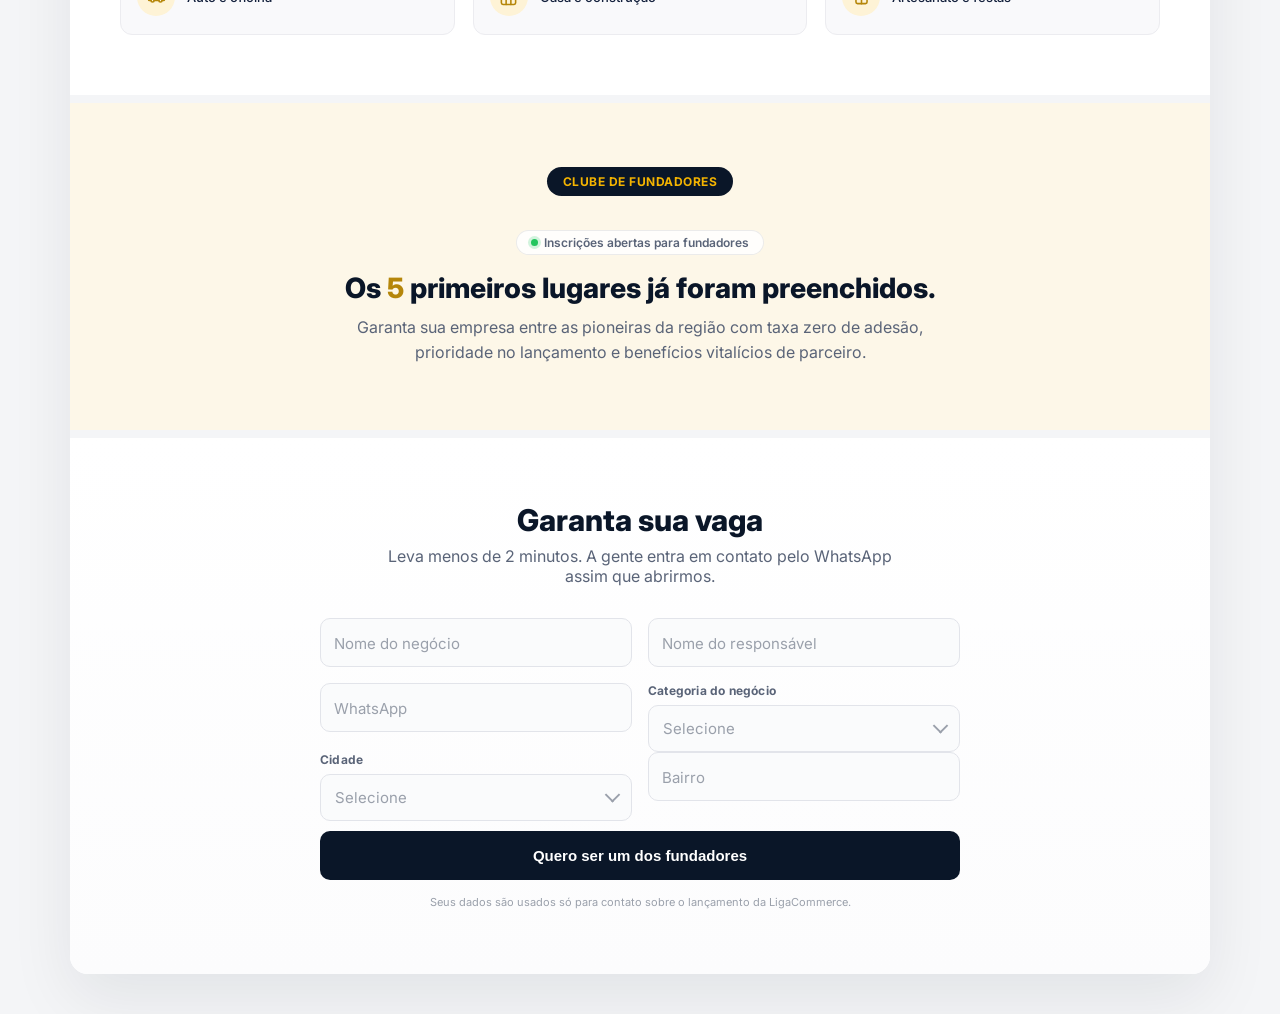
==== commit 6834301e: "feat: implement partner referral tracking, supabase auto-triggers and update copy to Clube de Fundad" ====
--- a/index.html
+++ b/index.html
@@ -80,7 +80,7 @@
   </div>
 
   <div class="founders">
-    <div class="badge2">GRUPO FUNDADOR</div>
+    <div class="badge2">CLUBE DE FUNDADORES</div>
 
     <div class="founder-avatars-wrap" id="founder-avatars-wrap">
       <div class="founder-avatars-stack" id="founder-avatars-stack">
@@ -91,8 +91,8 @@
       </div>
     </div>
 
-    <h2 id="founder-title">Já somos <span class="count" id="founder-count">3</span>. Falta você.</h2>
-    <p id="founder-desc">As primeiras empresas da região já garantiram o selo de fundador — acesso prioritário no lançamento e condições especiais de parceiro.</p>
+    <h2 id="founder-title">Os <span class="count" id="founder-count">5</span> primeiros lugares já foram preenchidos.</h2>
+    <p id="founder-desc">Garanta sua empresa entre as pioneiras da região com taxa zero de adesão, prioridade no lançamento e benefícios vitalícios de parceiro.</p>
   </div>
 
   <div id="form-wrap">
@@ -173,7 +173,7 @@
     <div class="confirm-card">
       <div class="confirm-badge">🎉 CADASTRO CONFIRMADO</div>
       <h2>Parabéns, <span id="confirm-resp-name"></span>!</h2>
-      <p class="confirm-sub">Sua vaga no <strong>Grupo Fundador</strong> da LigaCommerce está garantida com sucesso.</p>
+      <p class="confirm-sub">Sua vaga no <strong>Clube de Fundadores</strong> da LigaCommerce está garantida com sucesso.</p>
 
       <div class="founder-card-vip">
         <div class="card-vip-top">
@@ -241,6 +241,6 @@
 
 </div>
 <!-- SCRIPT DE CONEXÃO E ENVIO NATIVO -->
-<script src="ligaCommerce.js?v=2.7"></script>
+<script src="ligaCommerce.js?v=2.8"></script>
 </body>
 </html>
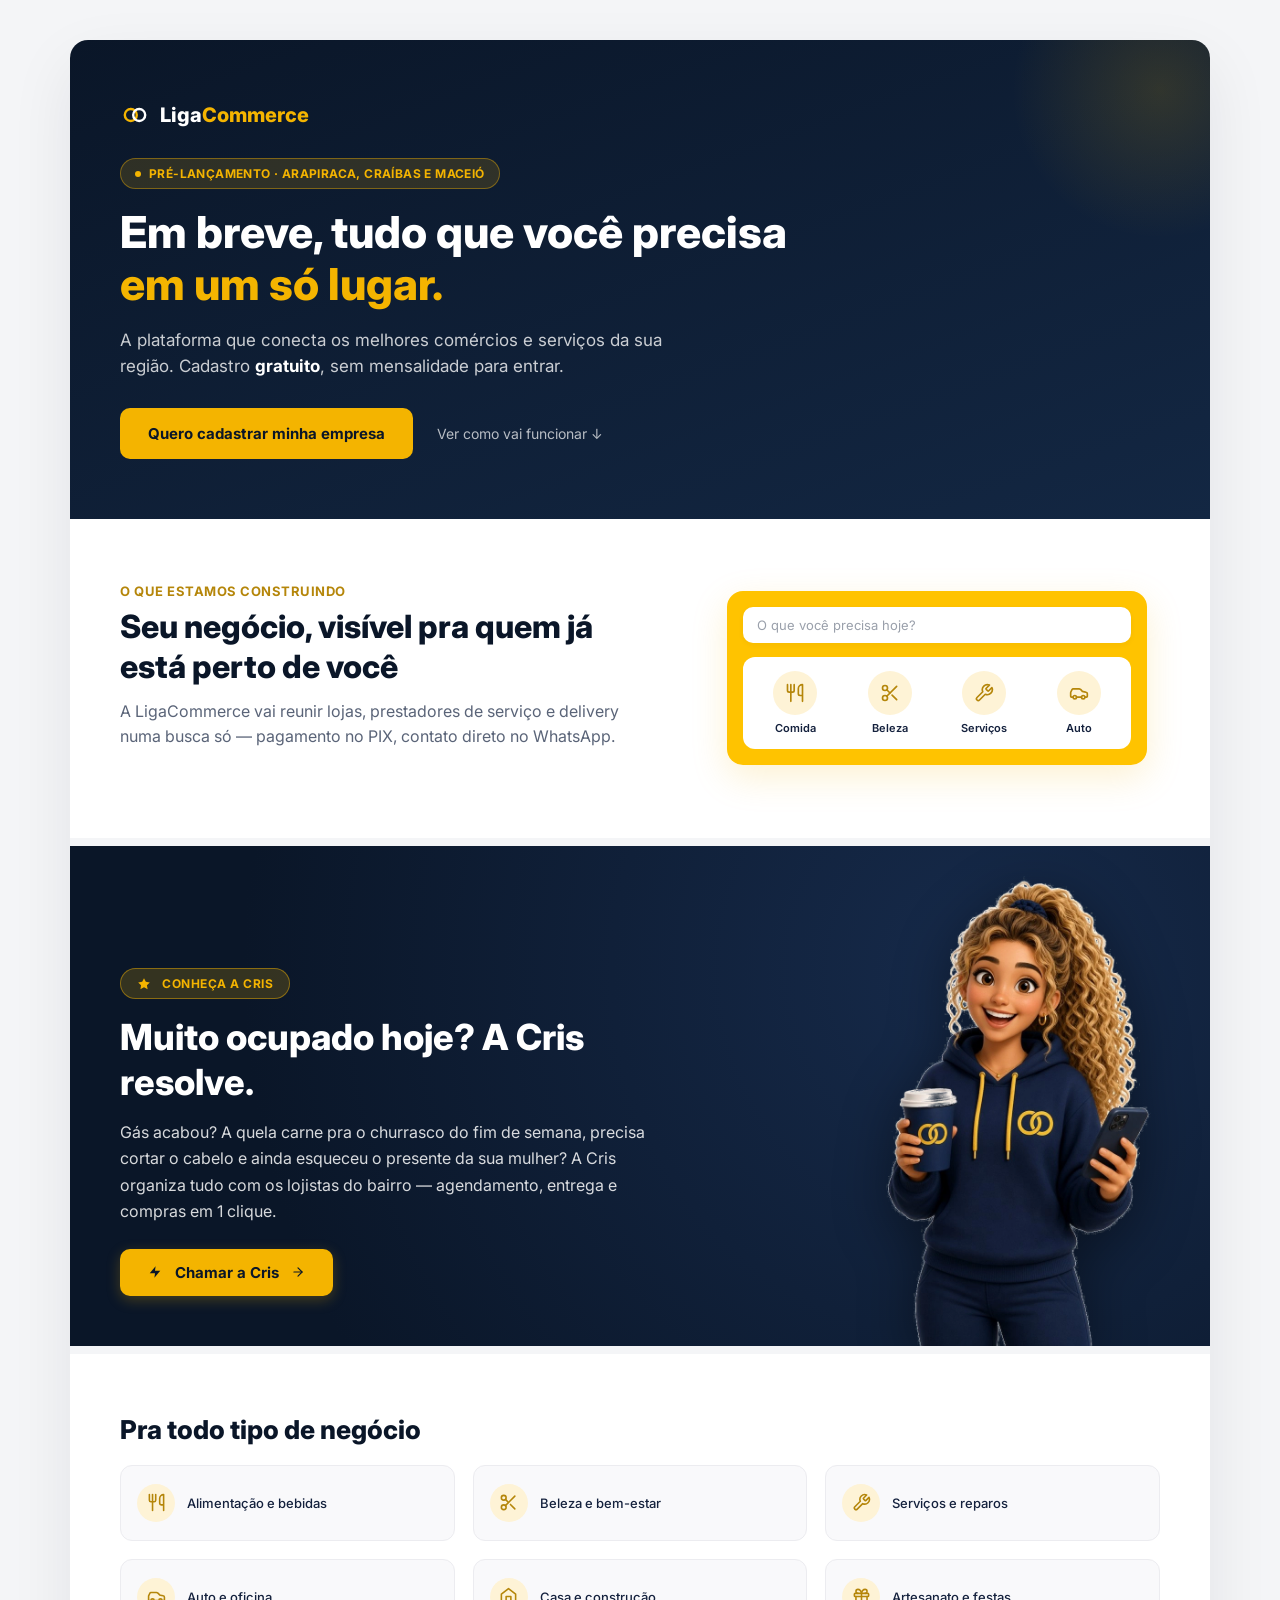
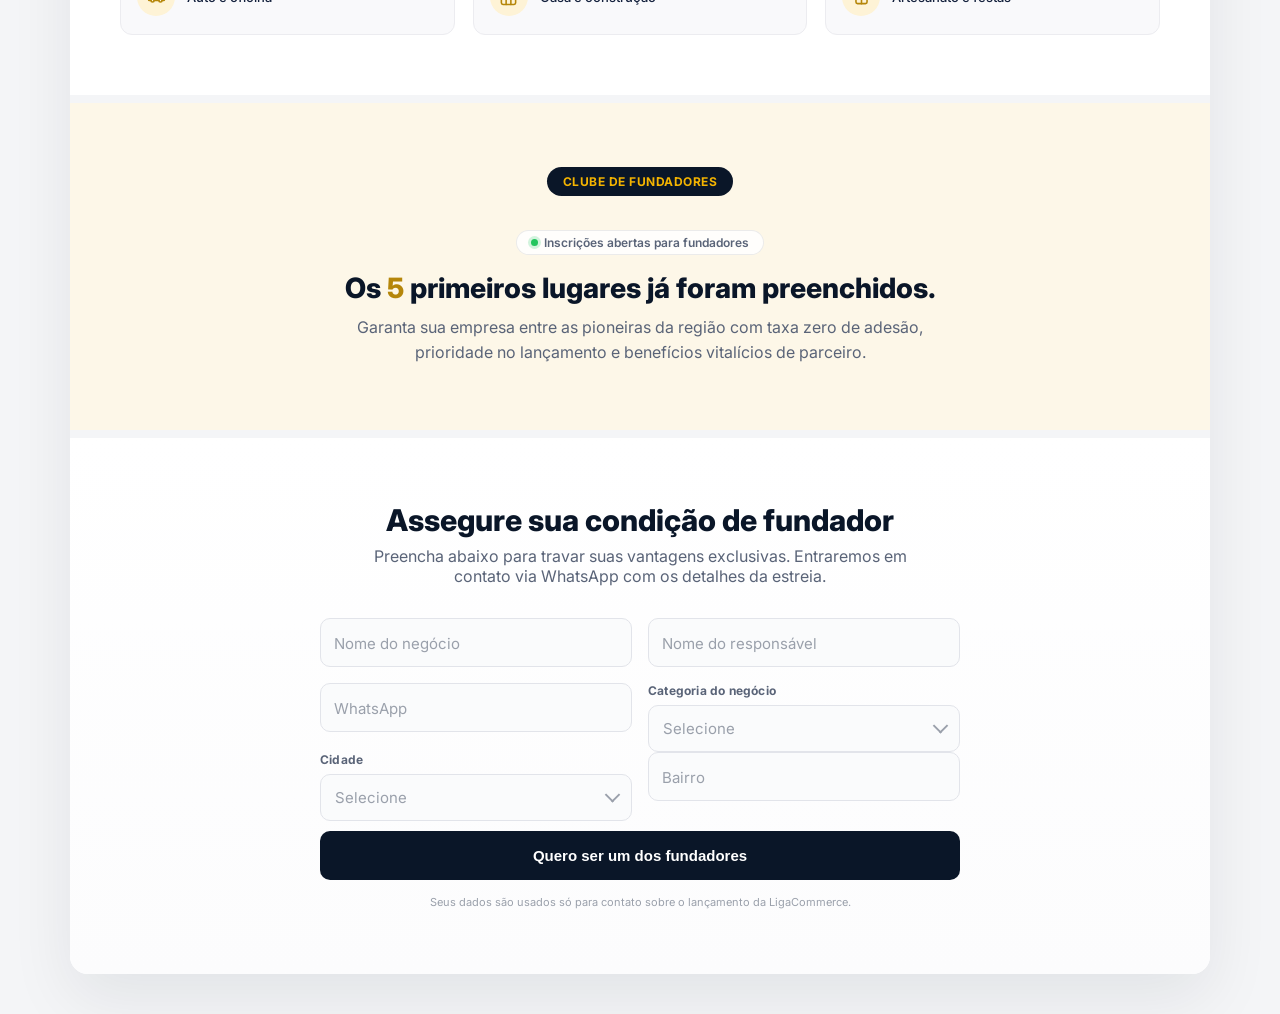
==== commit f85d78dc: "refactor(copy): update form section header to Assegure sua condicao de fundador" ====
--- a/index.html
+++ b/index.html
@@ -97,8 +97,8 @@
 
   <div id="form-wrap">
     <div class="form-section" id="form">
-      <h2>Garanta sua vaga</h2>
-      <p class="sub">Leva menos de 2 minutos. A gente entra em contato pelo WhatsApp assim que abrirmos.</p>
+      <h2>Assegure sua condição de fundador</h2>
+      <p class="sub">Preencha abaixo para travar suas vantagens exclusivas. Entraremos em contato via WhatsApp com os detalhes da estreia.</p>
 
       <div class="form-alert" id="form-alert">Não conseguimos enviar agora. Tenta de novo em instantes.</div>
 
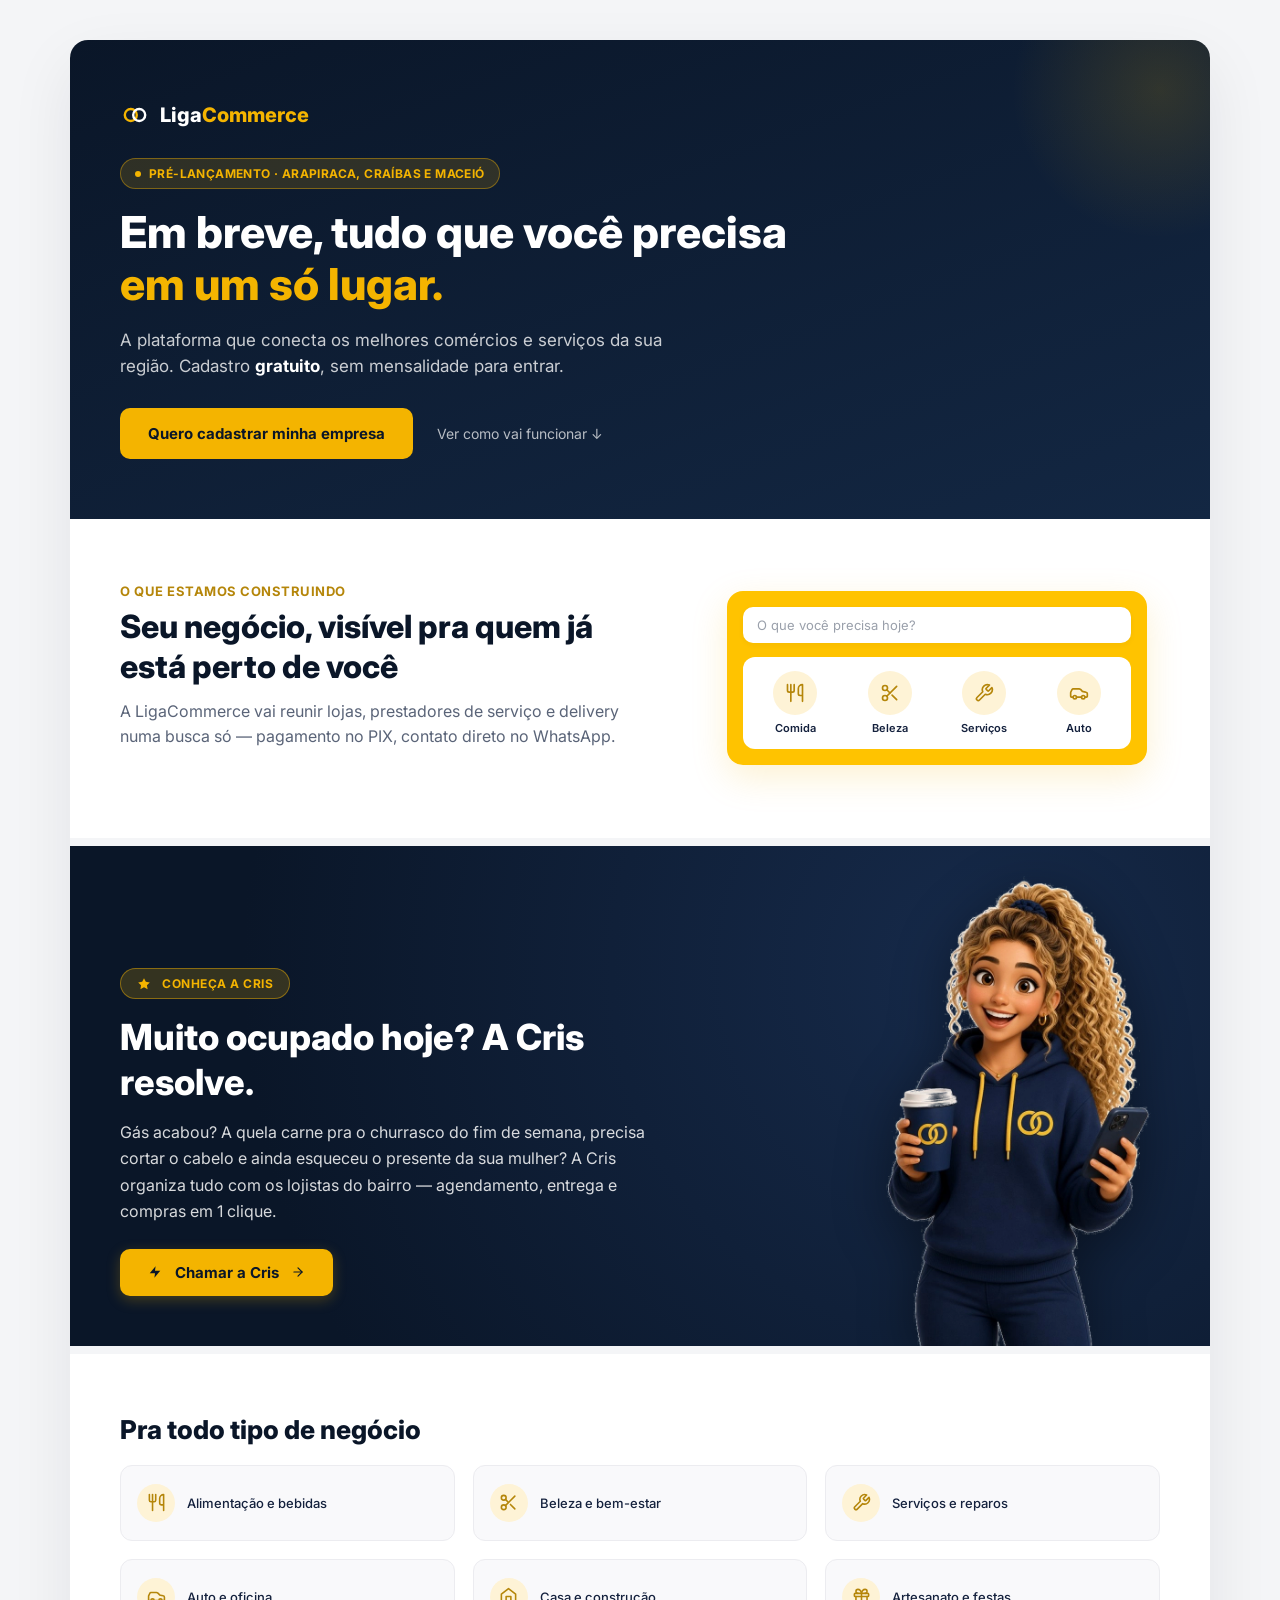
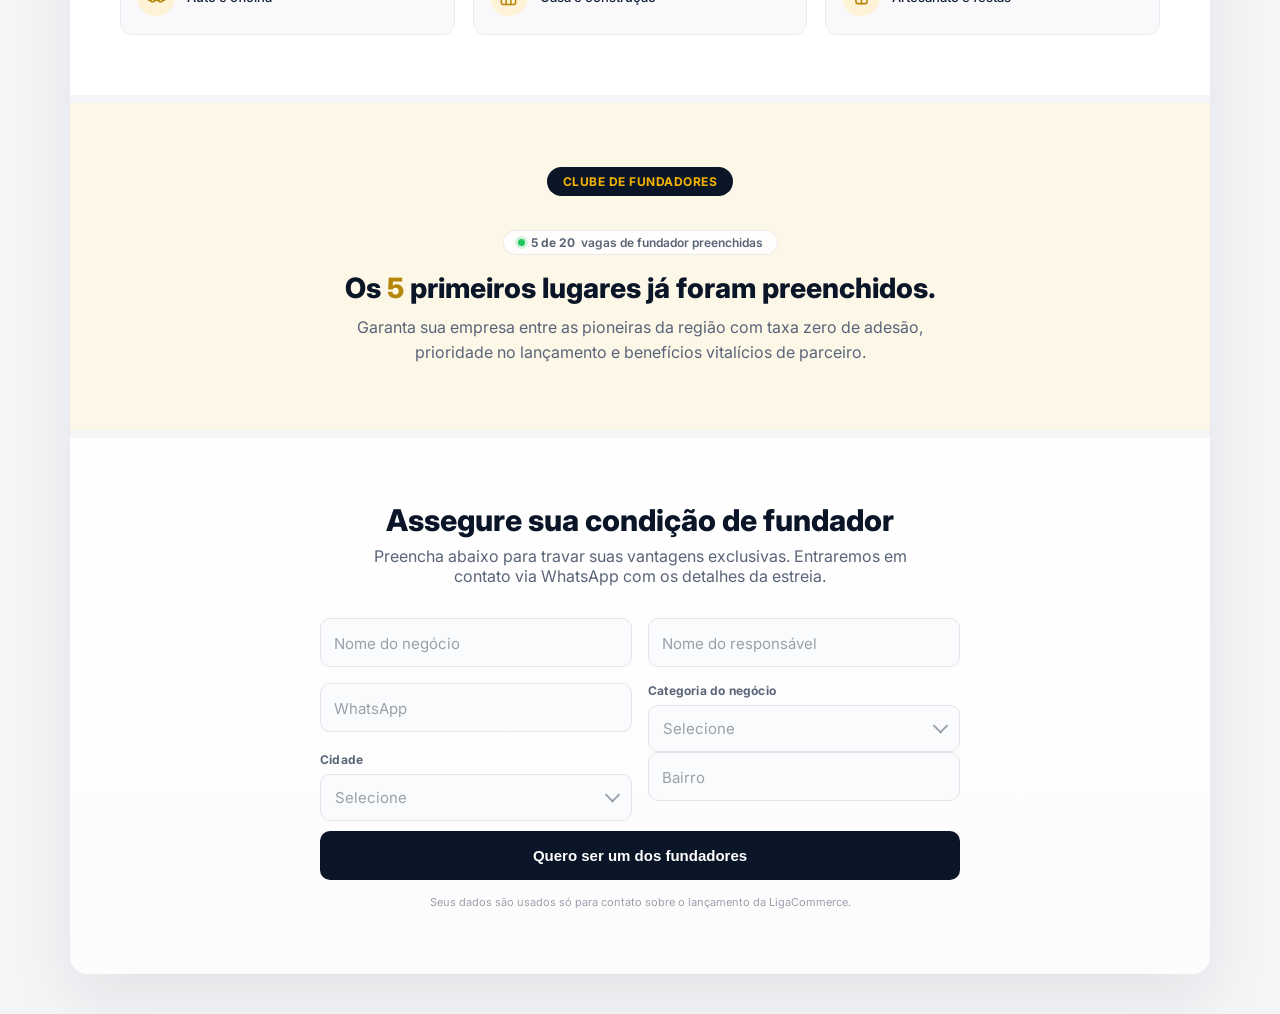
==== commit b8b735ac: "feat(scarcity): display X de 20 vagas de fundador preenchidas" ====
--- a/index.html
+++ b/index.html
@@ -87,7 +87,7 @@
         <!-- Avatares dinâmicos gerados via JS -->
       </div>
       <div class="founder-avatars-caption" id="founder-avatars-caption">
-        <span class="live-dot"></span> Inscrições abertas para fundadores
+        <span class="live-dot"></span> <strong>5 de 20</strong> vagas de fundador preenchidas
       </div>
     </div>
 
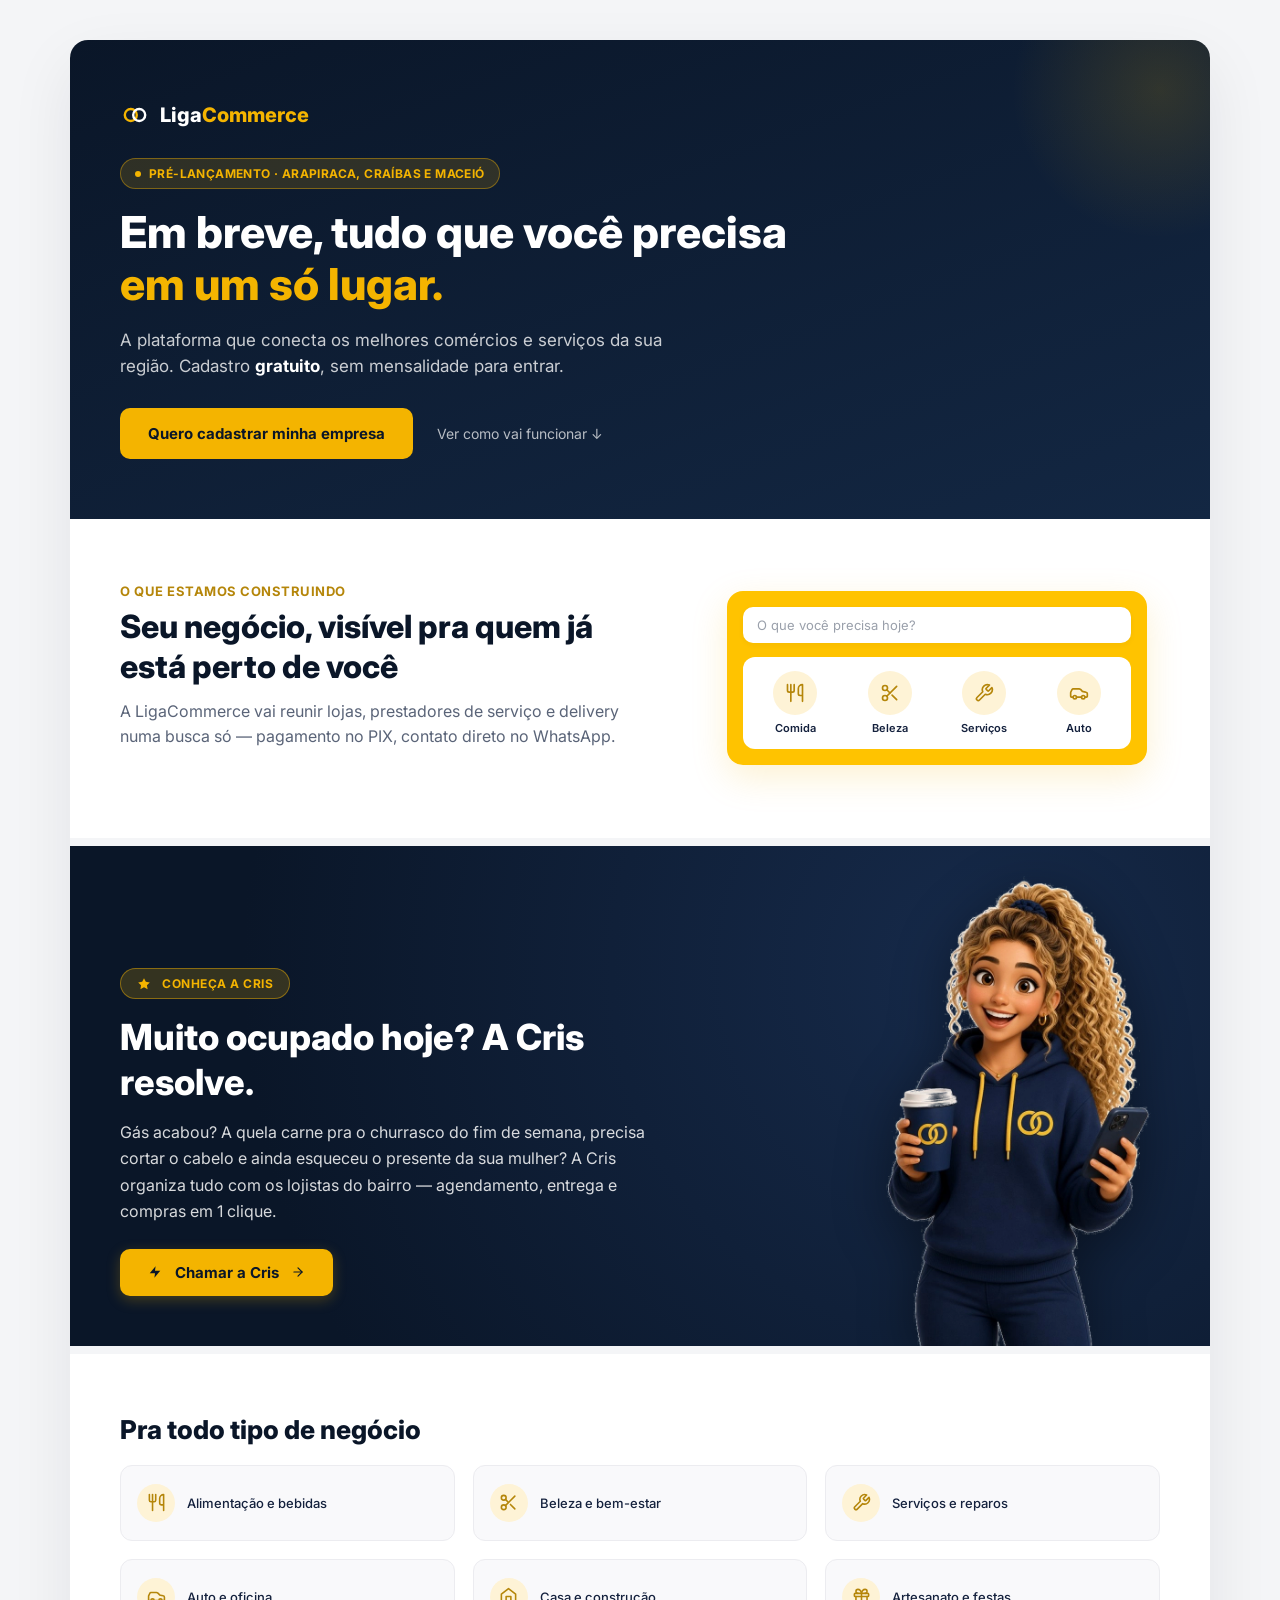
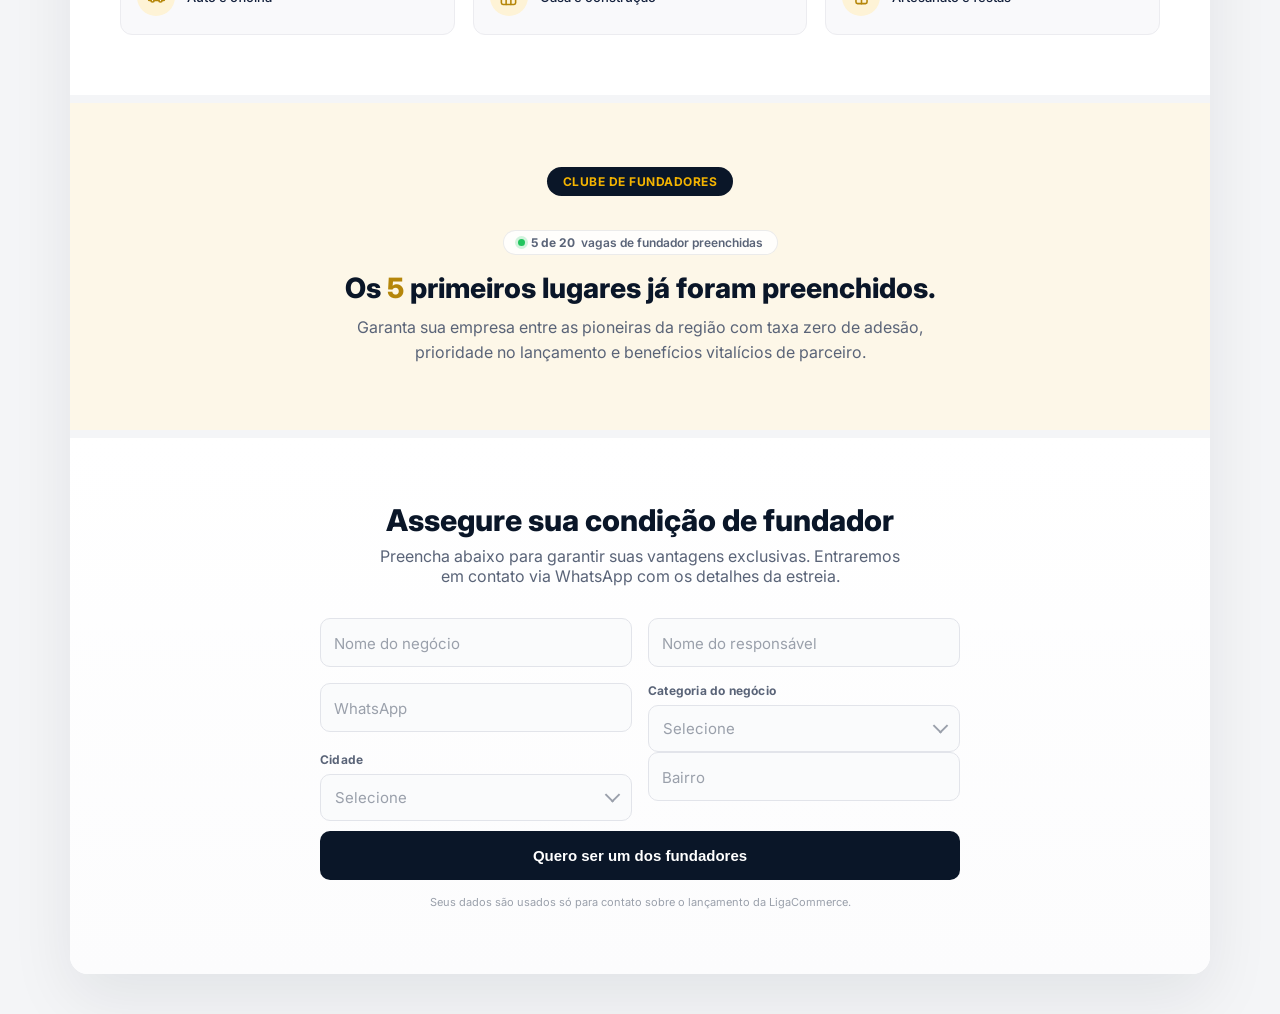
==== commit 245a7ecf: "fix(copy): change travar to garantir in form subtitle" ====
--- a/index.html
+++ b/index.html
@@ -98,7 +98,7 @@
   <div id="form-wrap">
     <div class="form-section" id="form">
       <h2>Assegure sua condição de fundador</h2>
-      <p class="sub">Preencha abaixo para travar suas vantagens exclusivas. Entraremos em contato via WhatsApp com os detalhes da estreia.</p>
+      <p class="sub">Preencha abaixo para garantir suas vantagens exclusivas. Entraremos em contato via WhatsApp com os detalhes da estreia.</p>
 
       <div class="form-alert" id="form-alert">Não conseguimos enviar agora. Tenta de novo em instantes.</div>
 
